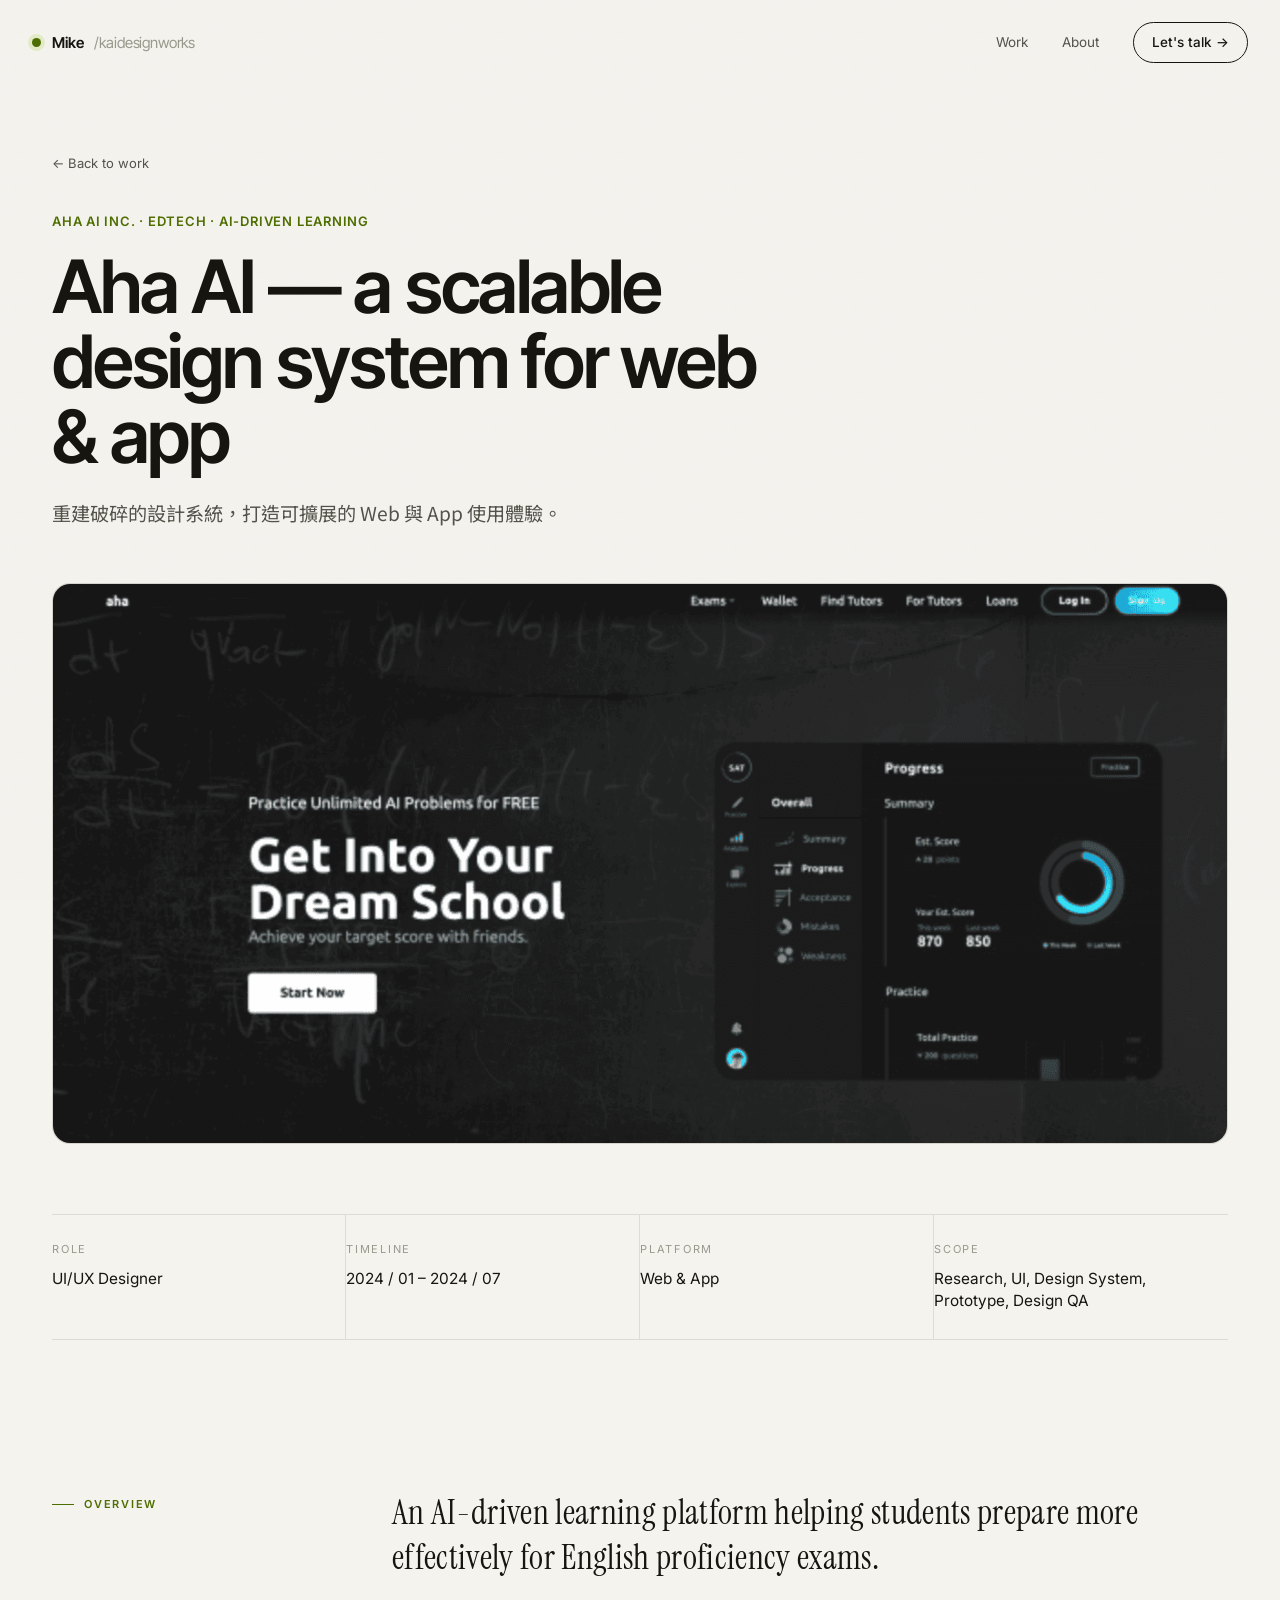
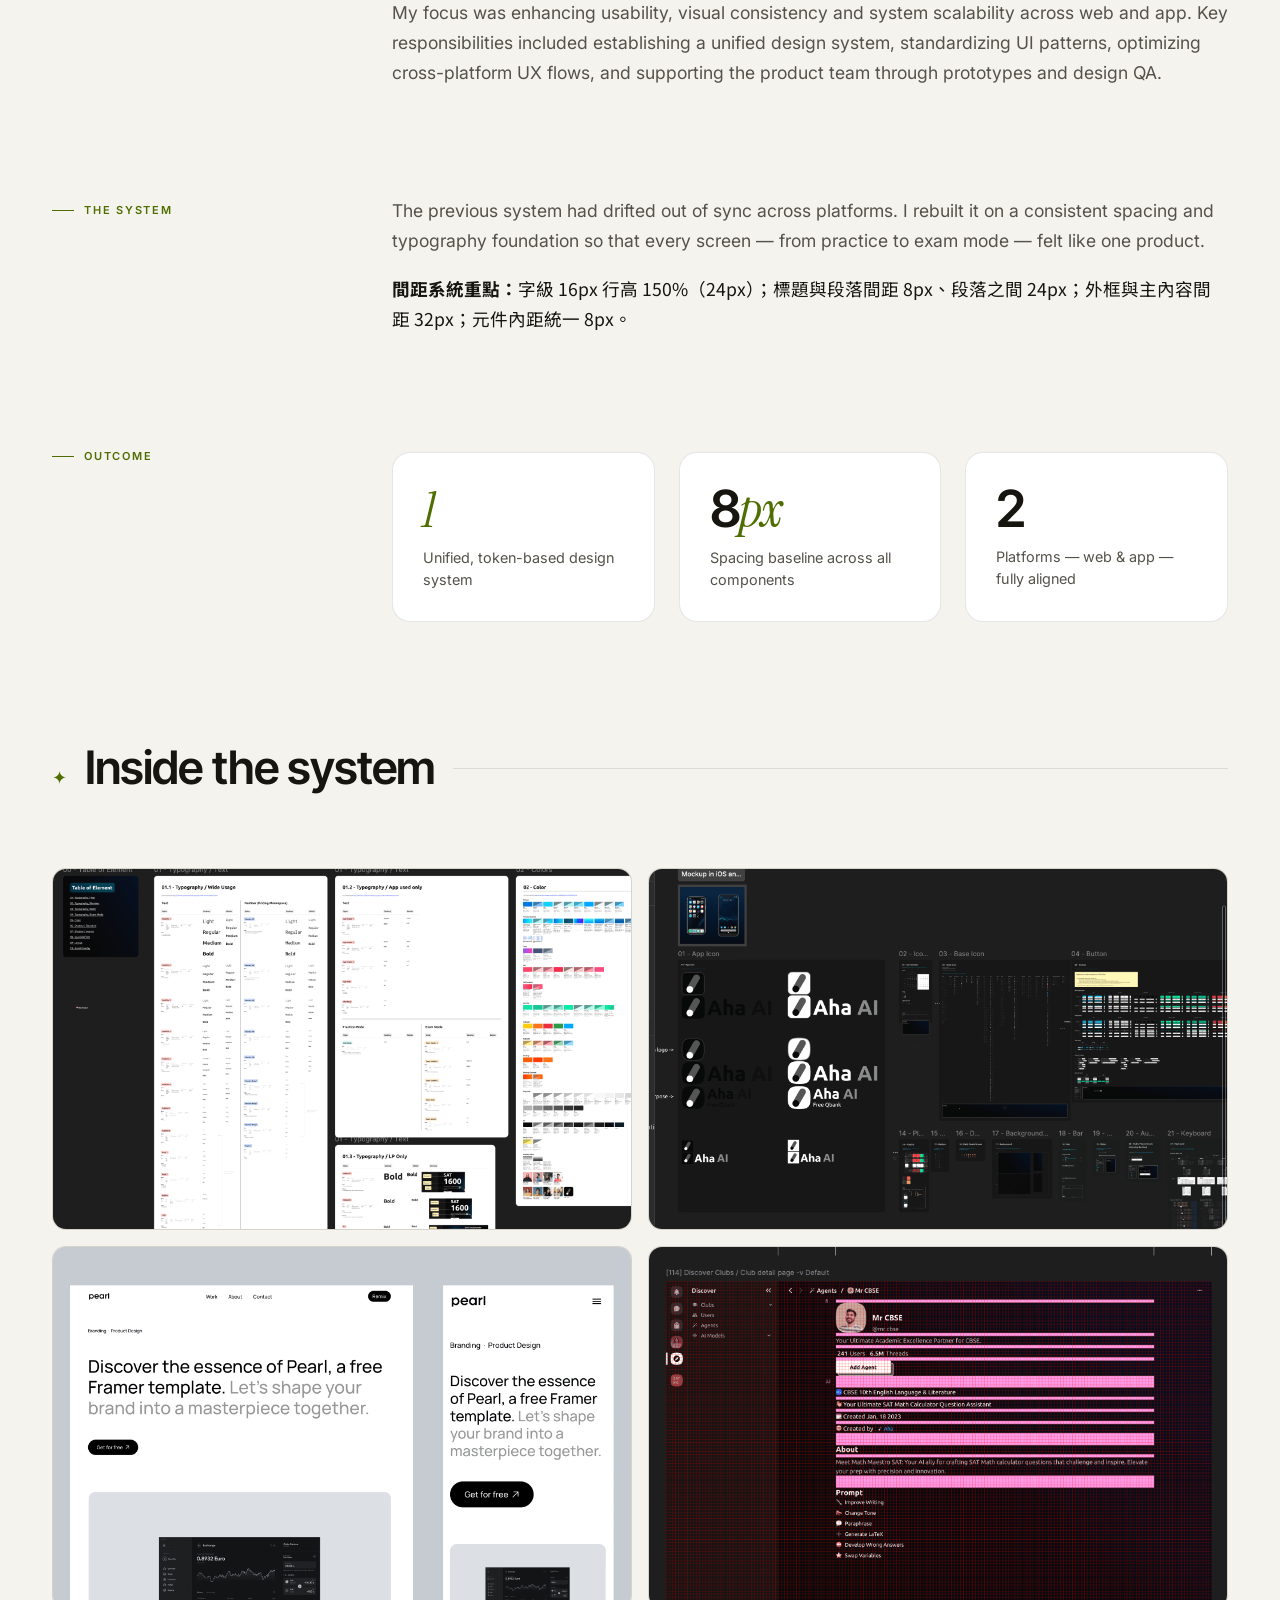
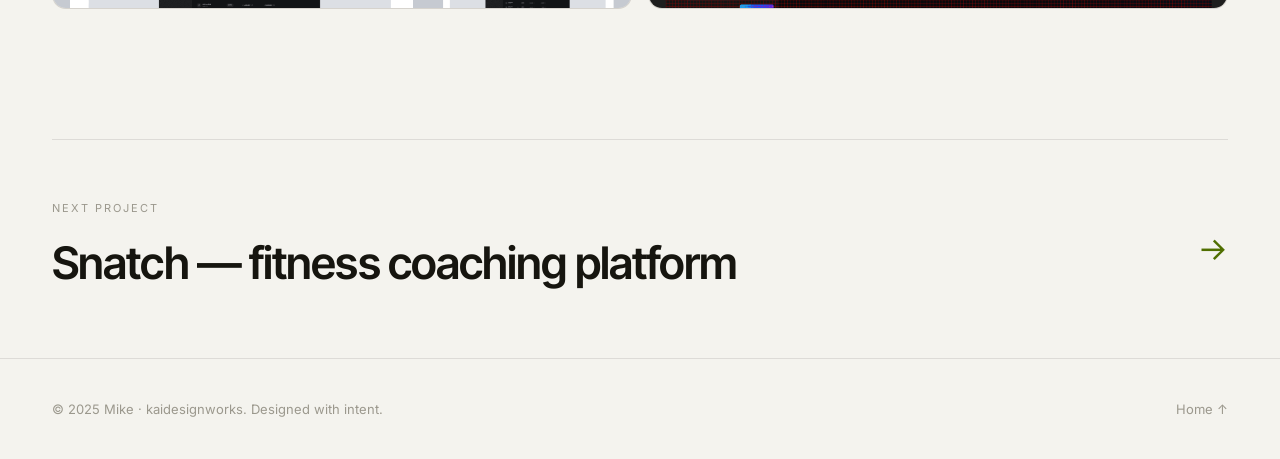
==== work/aha-ai.html @ a69d84cf "Split into homepage + dedicated project pages - Home Work section now shows cover cards only - Add w" ====
<!DOCTYPE html>
<html lang="en">
<head>
<meta charset="UTF-8" />
<meta name="viewport" content="width=device-width, initial-scale=1.0" />
<title>Aha AI — Scalable Design System · Mike</title>
<meta name="description" content="Aha AI — rebuilding a broken design system into a scalable web & app experience for an AI-driven learning platform." />
<link rel="icon" href="../assets/teUTgRqFtWsZnogJA2zK9P2FvU.png" />
<link rel="preconnect" href="https://fonts.googleapis.com" />
<link rel="preconnect" href="https://fonts.gstatic.com" crossorigin />
<link href="https://fonts.googleapis.com/css2?family=Instrument+Serif:ital@0;1&family=Inter:wght@300;400;500;600&family=Inter+Tight:wght@400;500;600;700&family=Noto+Sans+TC:wght@400;500;700&display=swap" rel="stylesheet" />
<link rel="stylesheet" href="../styles.css" />
</head>
<body>

<nav id="nav">
  <a href="../index.html" class="brand"><span class="dot"></span> Mike<span style="color:var(--ink-faint);font-weight:400">/kaidesignworks</span></a>
  <div class="navlinks">
    <a href="../index.html#work" class="hide-sm">Work</a>
    <a href="../index.html#about" class="hide-sm">About</a>
    <a href="../index.html#contact" class="nav-cta">Let's talk →</a>
  </div>
</nav>

<!-- HERO -->
<div class="p-hero">
  <div class="wrap">
    <a href="../index.html#work" class="p-back">← Back to work</a>
    <div class="p-client">Aha AI Inc. · EdTech · AI-driven Learning</div>
    <h1 class="p-title">Aha AI — a scalable design system for web &amp; app</h1>
    <p class="p-tagline tc">重建破碎的設計系統，打造可擴展的 Web 與 App 使用體驗。</p>

    <div class="p-cover">
      <img src="../assets/NpIp4cQ1klsU3BjNfLj6OZV2E.png" alt="Aha AI cover" />
    </div>

    <div class="p-facts">
      <div class="p-fact"><div class="k">Role</div><div class="v">UI/UX Designer</div></div>
      <div class="p-fact"><div class="k">Timeline</div><div class="v">2024 / 01 – 2024 / 07</div></div>
      <div class="p-fact"><div class="k">Platform</div><div class="v">Web &amp; App</div></div>
      <div class="p-fact"><div class="k">Scope</div><div class="v">Research, UI, Design System, Prototype, Design QA</div></div>
    </div>
  </div>
</div>

<!-- OVERVIEW -->
<section class="p-section">
  <div class="wrap p-grid">
    <span class="lab">Overview</span>
    <div class="body">
      <p class="hl">An AI-driven learning platform helping students prepare more effectively for English proficiency exams.</p>
      <p>My focus was enhancing usability, visual consistency and system scalability across web and app. Key responsibilities included establishing a unified design system, standardizing UI patterns, optimizing cross-platform UX flows, and supporting the product team through prototypes and design QA.</p>
    </div>
  </div>
</section>

<!-- APPROACH -->
<section class="p-section" style="padding-top:0">
  <div class="wrap p-grid">
    <span class="lab">The System</span>
    <div class="body">
      <p>The previous system had drifted out of sync across platforms. I rebuilt it on a consistent spacing and typography foundation so that every screen — from practice to exam mode — felt like one product.</p>
      <p class="tc" style="color:var(--ink)"><strong>間距系統重點：</strong>字級 16px 行高 150%（24px）；標題與段落間距 8px、段落之間 24px；外框與主內容間距 32px；元件內距統一 8px。</p>
    </div>
  </div>
</section>

<!-- RESULTS -->
<section class="p-section" style="padding-top:0">
  <div class="wrap p-grid">
    <span class="lab">Outcome</span>
    <div class="body">
      <div class="results">
        <div class="r"><div class="n"><em>1</em></div><div class="l">Unified, token-based design system</div></div>
        <div class="r"><div class="n">8<em>px</em></div><div class="l">Spacing baseline across all components</div></div>
        <div class="r"><div class="n">2</div><div class="l">Platforms — web &amp; app — fully aligned</div></div>
      </div>
    </div>
  </div>
</section>

<!-- GALLERY -->
<section class="p-section" style="padding-top:20px">
  <div class="wrap">
    <div class="sec-head"><span class="num">✦</span><h2>Inside the system</h2><span class="line"></span></div>
    <div class="gallery">
      <figure class="g-half" data-lb="../assets/RA5hIZefcyns3awR9DeeZPEBX0U.png" onclick="openLb(this)"><img src="../assets/RA5hIZefcyns3awR9DeeZPEBX0U.png" alt="Typography & color system" loading="lazy"></figure>
      <figure class="g-half" data-lb="../assets/YBeXq8m3knLecsy5tUZ1nusU7ZI.png" onclick="openLb(this)"><img src="../assets/YBeXq8m3knLecsy5tUZ1nusU7ZI.png" alt="Logo, icon & button system" loading="lazy"></figure>
      <figure class="g-half" data-lb="../assets/oTHcqBXdH1o05JUy48sNUmfhI.png" onclick="openLb(this)"><img src="../assets/oTHcqBXdH1o05JUy48sNUmfhI.png" alt="Practice flow wireframes" loading="lazy"></figure>
      <figure class="g-half" data-lb="../assets/KEU4MBftqDfJ8eBKMlmnaEegKr0.png" onclick="openLb(this)"><img src="../assets/KEU4MBftqDfJ8eBKMlmnaEegKr0.png" alt="Agent detail page spec" loading="lazy"></figure>
    </div>
  </div>
</section>

<!-- NEXT -->
<div class="wrap">
  <div class="p-next">
    <a href="snatch.html">
      <div>
        <div class="lab">Next project</div>
        <div class="t">Snatch — fitness coaching platform</div>
      </div>
      <span class="ico">→</span>
    </a>
  </div>
</div>

<footer>
  <div class="wrap foot">
    <span>© 2025 Mike · kaidesignworks. Designed with intent.</span>
    <a href="../index.html" class="to-top">Home ↑</a>
  </div>
</footer>

<div class="lb" id="lb"><span class="close">✕</span><img id="lbimg" src="" alt="enlarged view"></div>
<script src="../app.js"></script>
</body>
</html>
---- styles.css ----
:root{
  --bg:#f4f3ee;
  --bg-soft:#eceae3;
  --surface:#ffffff;
  --line:rgba(20,18,12,.10);
  --line-strong:rgba(20,18,12,.20);
  --ink:#16150f;
  --ink-dim:#54524a;
  --ink-faint:#9b988d;
  --accent:#c8ff4d;
  --accent-ink:#4f6e00;
  --accent-soft:rgba(143,191,0,.16);
  --r:18px;
  --ease:cubic-bezier(.22,1,.36,1);
  --maxw:1240px;
}
*{margin:0;padding:0;box-sizing:border-box}
html{scroll-behavior:smooth}
body{
  background:var(--bg);color:var(--ink);
  font-family:"Inter","Noto Sans TC",system-ui,sans-serif;font-weight:400;line-height:1.55;
  -webkit-font-smoothing:antialiased;overflow-x:hidden;
}
::selection{background:var(--accent);color:#16150f}
a{color:inherit;text-decoration:none}
img{display:block;max-width:100%}
body::after{
  content:"";position:fixed;inset:0;z-index:9999;pointer-events:none;opacity:.025;mix-blend-mode:multiply;
  background-image:url("data:image/svg+xml,%3Csvg xmlns='http://www.w3.org/2000/svg' width='120' height='120'%3E%3Cfilter id='n'%3E%3CfeTurbulence type='fractalNoise' baseFrequency='.9' numOctaves='3'/%3E%3C/filter%3E%3Crect width='100%25' height='100%25' filter='url(%23n)'/%3E%3C/svg%3E");
}
.wrap{max-width:var(--maxw);margin:0 auto;padding:0 32px}
@media(max-width:640px){.wrap{padding:0 22px}}
.serif{font-family:"Instrument Serif",Georgia,serif;font-weight:400;letter-spacing:.01em}
.tc{font-family:"Noto Sans TC",sans-serif}
.mono-label{font-size:11px;letter-spacing:.22em;text-transform:uppercase;color:var(--ink-faint);font-weight:500}

/* NAV */
nav{position:fixed;top:0;left:0;right:0;z-index:100;display:flex;align-items:center;justify-content:space-between;
  padding:22px 32px;transition:all .4s var(--ease);border-bottom:1px solid transparent}
nav.scrolled{background:rgba(244,243,238,.75);backdrop-filter:blur(16px);-webkit-backdrop-filter:blur(16px);padding:14px 32px;border-bottom:1px solid var(--line)}
@media(max-width:640px){nav,nav.scrolled{padding-left:22px;padding-right:22px}}
.brand{display:flex;align-items:center;gap:11px;font-family:"Inter Tight";font-weight:600;font-size:15px;letter-spacing:-.01em}
.brand .dot{width:9px;height:9px;border-radius:50%;background:var(--accent-ink);box-shadow:0 0 0 4px var(--accent-soft)}
.navlinks{display:flex;gap:34px;align-items:center}
.navlinks a{font-size:13.5px;color:var(--ink-dim);transition:color .25s;position:relative}
.navlinks a:hover{color:var(--ink)}
.navlinks a:not(.nav-cta)::after{content:"";position:absolute;left:0;bottom:-5px;width:0;height:1px;background:var(--accent-ink);transition:width .3s var(--ease)}
.navlinks a:not(.nav-cta):hover::after{width:100%}
.nav-cta{border:1px solid var(--ink);border-radius:100px;padding:9px 18px !important;color:var(--ink) !important;font-weight:500;transition:all .3s var(--ease) !important}
.nav-cta:hover{background:var(--ink);color:var(--bg) !important}
@media(max-width:760px){.navlinks .hide-sm{display:none}}

/* HERO */
header{min-height:100vh;display:flex;flex-direction:column;justify-content:center;position:relative;padding-top:120px;padding-bottom:70px;overflow:hidden}
.hero-glow{position:absolute;top:-14%;right:-8%;width:62vw;height:62vw;max-width:780px;max-height:780px;background:radial-gradient(circle,rgba(200,255,77,.45),transparent 60%);filter:blur(40px);pointer-events:none;z-index:0}
.hero-inner{position:relative;z-index:1}
.hero-top{display:flex;align-items:center;gap:14px;margin-bottom:36px}
.hero-top .av{width:50px;height:50px;border-radius:50%;flex:none;object-fit:cover;box-shadow:0 0 0 1px var(--line-strong),0 6px 18px -8px rgba(20,18,12,.4);filter:grayscale(1) contrast(1.05)}
.hero-top .meta{font-size:13.5px;color:var(--ink-dim)}
.hero-top .meta b{color:var(--ink);font-weight:600}
.status{display:inline-flex;align-items:center;gap:7px;font-size:12px;color:var(--ink-dim);border:1px solid var(--line-strong);border-radius:100px;padding:5px 12px;margin-bottom:30px;background:var(--surface)}
.status .pulse{width:7px;height:7px;border-radius:50%;background:var(--accent-ink);position:relative}
.status .pulse::after{content:"";position:absolute;inset:0;border-radius:50%;background:var(--accent-ink);animation:pulse 2s infinite}
@keyframes pulse{0%{transform:scale(1);opacity:.6}100%{transform:scale(3);opacity:0}}
h1.hero-title{font-size:clamp(2.9rem,8.5vw,7.6rem);line-height:.98;letter-spacing:-.03em;font-weight:600;font-family:"Inter Tight"}
h1.hero-title .ln{display:block;overflow:hidden}
h1.hero-title em{font-style:italic;font-weight:400;color:var(--accent-ink)}
.hero-title .reveal{display:inline-block;transform:translateY(105%);transition:transform 1s var(--ease)}
.loaded .hero-title .reveal{transform:translateY(0)}
.hero-title .reveal.d1{transition-delay:.05s}.hero-title .reveal.d2{transition-delay:.15s}.hero-title .reveal.d3{transition-delay:.25s}
.hero-sub{display:flex;flex-wrap:wrap;justify-content:space-between;align-items:flex-end;gap:30px;margin-top:46px;opacity:0;transform:translateY(20px);transition:all 1s var(--ease) .5s}
.loaded .hero-sub{opacity:1;transform:none}
.hero-sub p{max-width:460px;font-size:clamp(1rem,1.4vw,1.18rem);color:var(--ink-dim);line-height:1.6}
.hero-sub p .serif{color:var(--ink);font-size:1.15em}
.scroll-hint{display:flex;align-items:center;gap:10px;color:var(--ink-faint);font-size:12px;letter-spacing:.1em;text-transform:uppercase}
.scroll-hint .arrow{width:30px;height:30px;border:1px solid var(--line-strong);border-radius:50%;display:grid;place-items:center;animation:bob 2.4s var(--ease) infinite}
@keyframes bob{0%,100%{transform:translateY(0)}50%{transform:translateY(5px)}}
.marquee{margin-top:70px;border-top:1px solid var(--line);border-bottom:1px solid var(--line);padding:18px 0;overflow:hidden;opacity:0;transition:opacity 1s ease .8s}
.loaded .marquee{opacity:1}
.marquee-track{display:flex;gap:50px;white-space:nowrap;width:max-content;animation:scroll 32s linear infinite}
.marquee:hover .marquee-track{animation-play-state:paused}
.marquee span{font-family:"Instrument Serif";font-size:1.4rem;color:var(--ink-faint);display:flex;align-items:center;gap:50px}
.marquee span::before{content:"✦";color:var(--accent-ink);font-size:.8rem}
@keyframes scroll{to{transform:translateX(-50%)}}

/* SECTION */
section{position:relative;padding:120px 0}
.sec-head{display:flex;align-items:baseline;gap:18px;margin-bottom:64px}
.sec-head .num{font-family:"Instrument Serif";font-size:1.1rem;color:var(--accent-ink)}
.sec-head h2{font-family:"Inter Tight";font-size:clamp(1.8rem,3.6vw,2.9rem);font-weight:600;letter-spacing:-.02em}
.sec-head .line{flex:1;height:1px;background:var(--line);align-self:center}
.reveal-up{opacity:0;transform:translateY(40px);transition:opacity .9s var(--ease),transform .9s var(--ease)}
.reveal-up.in{opacity:1;transform:none}

/* WORK — cover cards (home) */
.work-grid{display:grid;grid-template-columns:1fr 1fr;gap:26px}
@media(max-width:780px){.work-grid{grid-template-columns:1fr}}
.card{display:block;border:1px solid var(--line);border-radius:var(--r);overflow:hidden;background:var(--surface);transition:border-color .4s var(--ease),transform .4s var(--ease),box-shadow .4s var(--ease)}
.card:hover{border-color:var(--line-strong);transform:translateY(-4px);box-shadow:0 30px 60px -36px rgba(20,18,12,.3)}
.card-cover{position:relative;overflow:hidden;aspect-ratio:1200/640;background:var(--bg-soft)}
.card-cover img{width:100%;height:100%;object-fit:cover;transition:transform .8s var(--ease)}
.card:hover .card-cover img{transform:scale(1.045)}
.card-cover .badge{position:absolute;top:16px;left:16px;display:flex;gap:7px;flex-wrap:wrap}
.card-cover .badge span{font-size:11px;font-weight:500;background:rgba(255,255,255,.92);color:#16150f;backdrop-filter:blur(6px);border-radius:100px;padding:5px 12px;box-shadow:0 2px 10px -4px rgba(0,0,0,.3)}
.card-info{padding:26px 28px 28px;display:flex;justify-content:space-between;align-items:center;gap:18px}
.card-info .client{font-size:12px;color:var(--accent-ink);letter-spacing:.05em;text-transform:uppercase;font-weight:600;margin-bottom:8px}
.card-info h3{font-family:"Inter Tight";font-size:clamp(1.3rem,2.4vw,1.7rem);font-weight:600;letter-spacing:-.02em;line-height:1.1}
.card-info .arrow{width:42px;height:42px;flex:none;border-radius:50%;border:1px solid var(--line-strong);display:grid;place-items:center;font-size:16px;transition:all .35s var(--ease)}
.card:hover .card-info .arrow{background:var(--accent);border-color:var(--accent);transform:rotate(45deg)}

/* ABOUT */
.about-grid{display:grid;grid-template-columns:1fr 1fr;gap:80px;align-items:start}
@media(max-width:860px){.about-grid{grid-template-columns:1fr;gap:48px}}
.about-photo{border-radius:var(--r);overflow:hidden;border:1px solid var(--line);position:relative}
.about-photo img{width:100%;aspect-ratio:1/1;object-fit:cover;filter:grayscale(1) contrast(1.03)}
.about-lead{font-family:"Instrument Serif";font-size:clamp(1.8rem,3.4vw,2.6rem);line-height:1.28;letter-spacing:.01em;margin-bottom:26px}
.about-lead em{color:var(--accent-ink);font-style:italic}
.about-body p{color:var(--ink-dim);font-size:1.05rem;margin-bottom:18px}
.caps{display:flex;flex-direction:column;border-top:1px solid var(--line);margin-top:30px}
.cap{display:flex;align-items:center;gap:20px;padding:20px 4px;border-bottom:1px solid var(--line);transition:padding-left .35s var(--ease)}
.cap:hover{padding-left:14px}
.cap .ci{font-family:"Instrument Serif";color:var(--ink-faint);font-size:.95rem;width:34px;flex:none}
.cap .ct{font-family:"Inter Tight";font-weight:500;font-size:1.12rem}
.cap .cd{margin-left:auto;color:var(--ink-faint);font-size:.85rem;text-align:right}

/* CONTACT */
.contact{text-align:center;padding:150px 0 130px}
.contact .mono-label{margin-bottom:30px;display:block}
.contact h2{font-family:"Inter Tight";font-size:clamp(2.6rem,9vw,8rem);line-height:.95;letter-spacing:-.03em;font-weight:600}
.contact h2 em{font-family:"Instrument Serif";font-style:italic;font-weight:400;color:var(--accent-ink)}
.contact .big-cta{display:inline-flex;align-items:center;gap:14px;margin-top:50px;background:var(--ink);color:var(--bg);font-family:"Inter Tight";font-weight:600;font-size:1.05rem;padding:18px 30px;border-radius:100px;transition:transform .35s var(--ease),box-shadow .35s var(--ease)}
.contact .big-cta:hover{transform:translateY(-3px);box-shadow:0 24px 50px -18px rgba(20,18,12,.4)}
.contact .big-cta .ico{width:22px;height:22px;display:grid;place-items:center;transition:transform .35s var(--ease)}
.contact .big-cta:hover .ico{transform:translate(3px,-3px)}
.socials{display:flex;justify-content:center;flex-wrap:wrap;gap:14px;margin-top:54px}
.socials a{display:inline-flex;align-items:center;gap:9px;border:1px solid var(--line-strong);border-radius:100px;padding:11px 20px;font-size:14px;color:var(--ink-dim);transition:all .3s var(--ease);background:var(--surface)}
.socials a:hover{border-color:var(--accent-ink);color:var(--ink);transform:translateY(-2px)}

footer{border-top:1px solid var(--line);padding:40px 0}
.foot{display:flex;justify-content:space-between;align-items:center;flex-wrap:wrap;gap:16px;color:var(--ink-faint);font-size:13px}
.foot a:hover{color:var(--ink)}
.to-top:hover{color:var(--accent-ink)}

/* ---------- PROJECT PAGE ---------- */
.p-hero{padding:150px 0 60px;position:relative;overflow:hidden}
.p-back{display:inline-flex;align-items:center;gap:8px;font-size:13px;color:var(--ink-dim);margin-bottom:38px;transition:color .25s}
.p-back:hover{color:var(--accent-ink)}
.p-client{font-size:13px;color:var(--accent-ink);letter-spacing:.06em;text-transform:uppercase;font-weight:600;margin-bottom:18px}
.p-title{font-family:"Inter Tight";font-size:clamp(2.4rem,6vw,4.6rem);font-weight:600;letter-spacing:-.03em;line-height:1.02;max-width:16ch}
.p-tagline{margin-top:24px;font-size:clamp(1.05rem,1.5vw,1.25rem);color:var(--ink-dim);max-width:60ch;line-height:1.6}
.p-cover{margin:54px auto 0;border-radius:var(--r);overflow:hidden;border:1px solid var(--line);background:var(--bg-soft)}
.p-cover img{width:100%;display:block}

.p-facts{display:grid;grid-template-columns:repeat(4,1fr);gap:0;border-top:1px solid var(--line);border-bottom:1px solid var(--line);margin-top:70px}
@media(max-width:760px){.p-facts{grid-template-columns:1fr 1fr}}
.p-fact{padding:26px 26px 26px 0}
.p-fact:not(:last-child){border-right:1px solid var(--line)}
@media(max-width:760px){.p-fact{padding:22px;border-right:none !important;border-bottom:1px solid var(--line)}}
.p-fact .k{font-size:11px;letter-spacing:.16em;text-transform:uppercase;color:var(--ink-faint);margin-bottom:10px}
.p-fact .v{font-size:.96rem;color:var(--ink);line-height:1.45}

.p-section{padding:90px 0}
.p-grid{display:grid;grid-template-columns:280px 1fr;gap:60px;align-items:start}
@media(max-width:860px){.p-grid{grid-template-columns:1fr;gap:24px}}
.p-grid .lab{display:inline-flex;align-items:center;gap:10px;font-size:11px;letter-spacing:.16em;text-transform:uppercase;color:var(--accent-ink);font-weight:600;padding-top:6px}
.p-grid .lab::before{content:"";width:22px;height:1px;background:var(--accent-ink)}
.p-grid .body p{color:var(--ink-dim);font-size:1.1rem;line-height:1.7;margin-bottom:18px}
.p-grid .body .hl{font-family:"Instrument Serif";font-size:clamp(1.5rem,2.8vw,2.1rem);color:var(--ink);line-height:1.35;letter-spacing:.01em}

.results{display:grid;grid-template-columns:repeat(3,1fr);gap:24px;margin-top:10px}
@media(max-width:640px){.results{grid-template-columns:1fr;gap:0}}
.results .r{border:1px solid var(--line);border-radius:var(--r);padding:30px;background:var(--surface)}
@media(max-width:640px){.results .r{border-radius:0;border-bottom:none}.results .r:first-child{border-radius:var(--r) var(--r) 0 0}.results .r:last-child{border-radius:0 0 var(--r) var(--r);border-bottom:1px solid var(--line)}}
.results .r .n{font-family:"Inter Tight";font-size:clamp(2.2rem,5vw,3.2rem);font-weight:600;letter-spacing:-.03em;line-height:1}
.results .r .n em{font-family:"Instrument Serif";font-style:italic;color:var(--accent-ink);font-weight:400}
.results .r .l{color:var(--ink-dim);font-size:.9rem;margin-top:12px}

.gallery{display:grid;grid-template-columns:repeat(12,1fr);gap:16px}
.gallery figure{border-radius:14px;overflow:hidden;border:1px solid var(--line);background:var(--bg-soft);cursor:zoom-in;position:relative}
.gallery figure img{width:100%;height:100%;object-fit:cover;transition:transform .6s var(--ease)}
.gallery figure:hover img{transform:scale(1.04)}
.gallery figure::after{content:"⤢";position:absolute;top:12px;right:12px;width:30px;height:30px;border-radius:50%;background:rgba(255,255,255,.92);color:#16150f;display:grid;place-items:center;font-size:14px;opacity:0;transition:opacity .3s}
.gallery figure:hover::after{opacity:1}
.g-wide{grid-column:span 12;aspect-ratio:2360/1032}
.g-half{grid-column:span 6;aspect-ratio:16/10}
.g-third{grid-column:span 4;aspect-ratio:4/3}
@media(max-width:760px){.g-half,.g-third{grid-column:span 12;aspect-ratio:16/10}}
.gcap{color:var(--ink-faint);font-size:.82rem;margin-top:10px}

.p-next{border-top:1px solid var(--line);margin-top:40px}
.p-next a{display:flex;justify-content:space-between;align-items:center;gap:24px;padding:60px 0;transition:padding .4s var(--ease)}
.p-next a:hover{padding-left:14px;padding-right:14px}
.p-next .lab{font-size:11px;letter-spacing:.18em;text-transform:uppercase;color:var(--ink-faint);margin-bottom:12px}
.p-next .t{font-family:"Inter Tight";font-size:clamp(1.6rem,4vw,2.8rem);font-weight:600;letter-spacing:-.02em}
.p-next .ico{font-size:2rem;color:var(--accent-ink);transition:transform .35s var(--ease)}
.p-next a:hover .ico{transform:translateX(8px)}

/* LIGHTBOX */
.lb{position:fixed;inset:0;z-index:1000;background:rgba(18,16,11,.92);backdrop-filter:blur(8px);display:none;align-items:center;justify-content:center;padding:40px;cursor:zoom-out}
.lb.open{display:flex}
.lb img{max-width:94vw;max-height:90vh;border-radius:10px;box-shadow:0 30px 80px -20px rgba(0,0,0,.7);animation:lbin .35s var(--ease)}
@keyframes lbin{from{opacity:0;transform:scale(.97)}to{opacity:1;transform:none}}
.lb .close{position:absolute;top:24px;right:28px;color:#fff;font-size:30px;line-height:1;opacity:.8}
.lb .close:hover{opacity:1}

@media(prefers-reduced-motion:reduce){*{animation:none !important;transition:none !important}.reveal{transform:none !important}.hero-sub{opacity:1 !important;transform:none !important}}
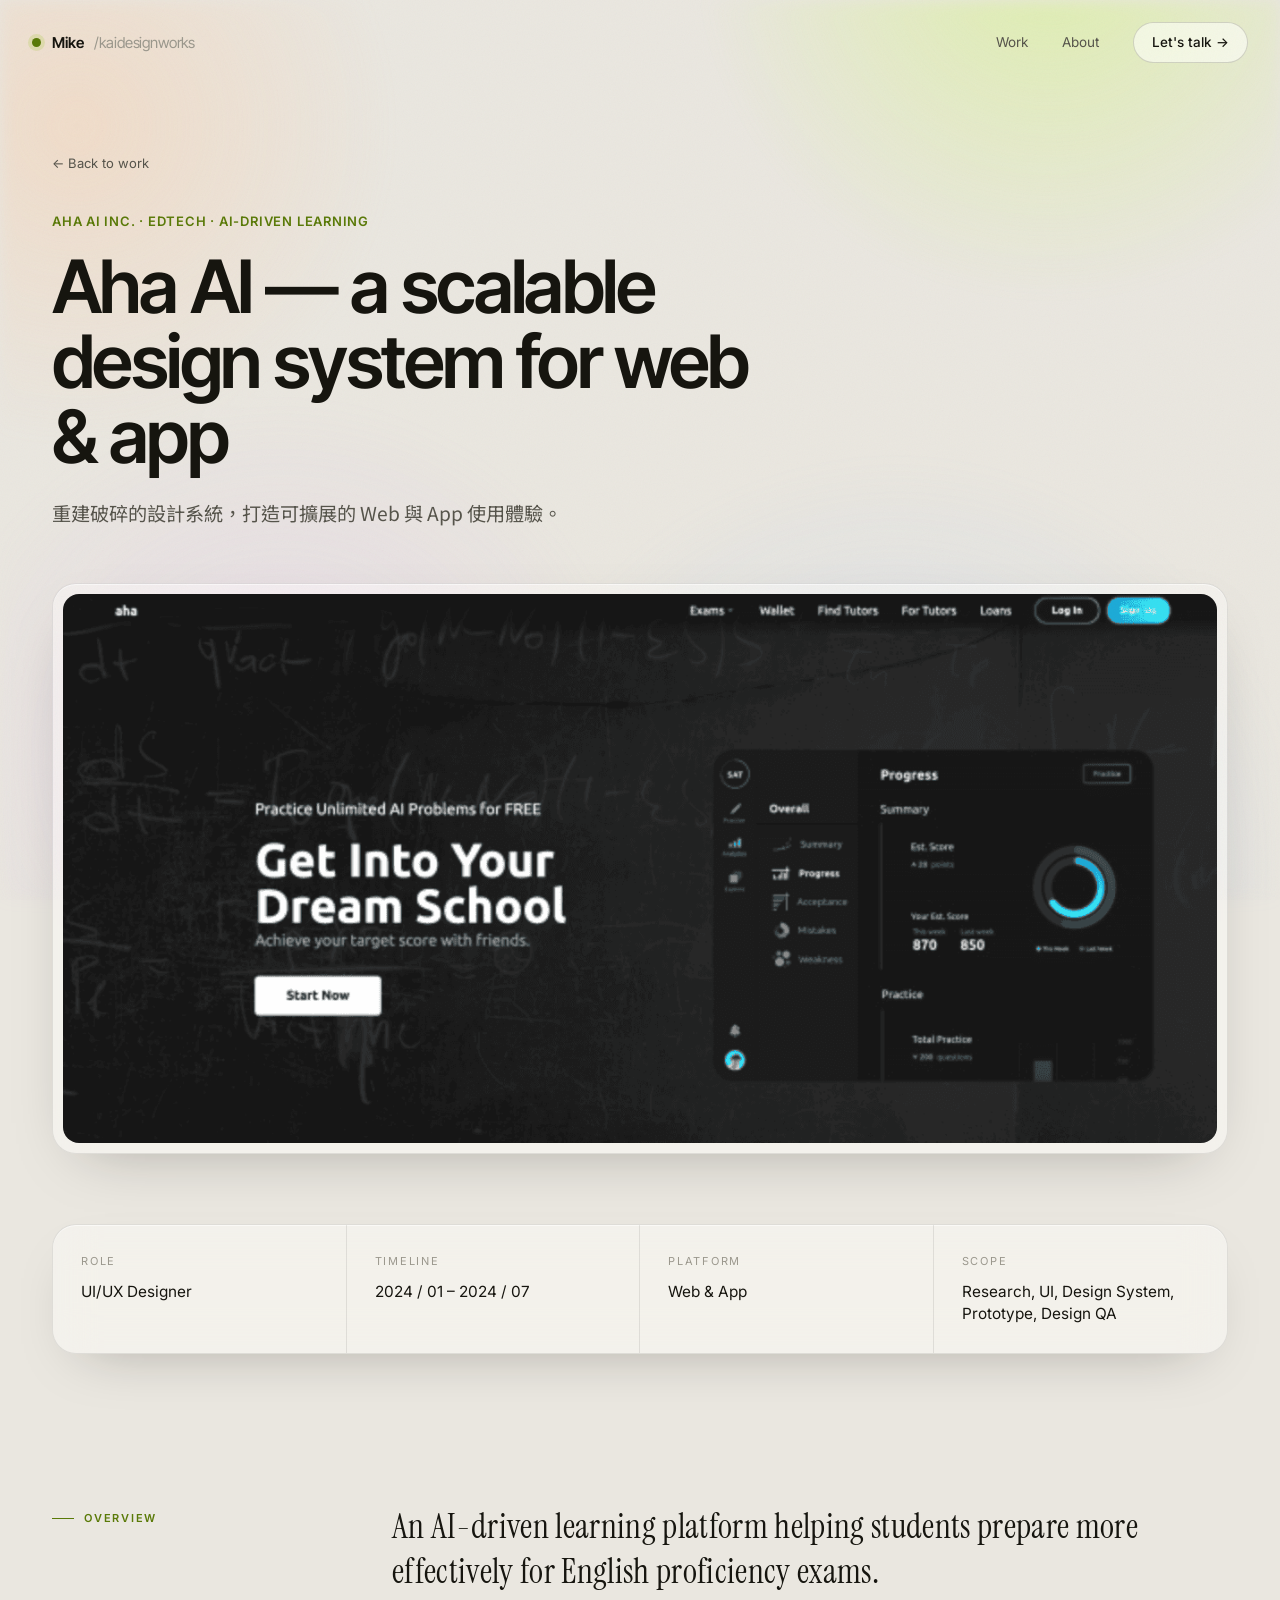
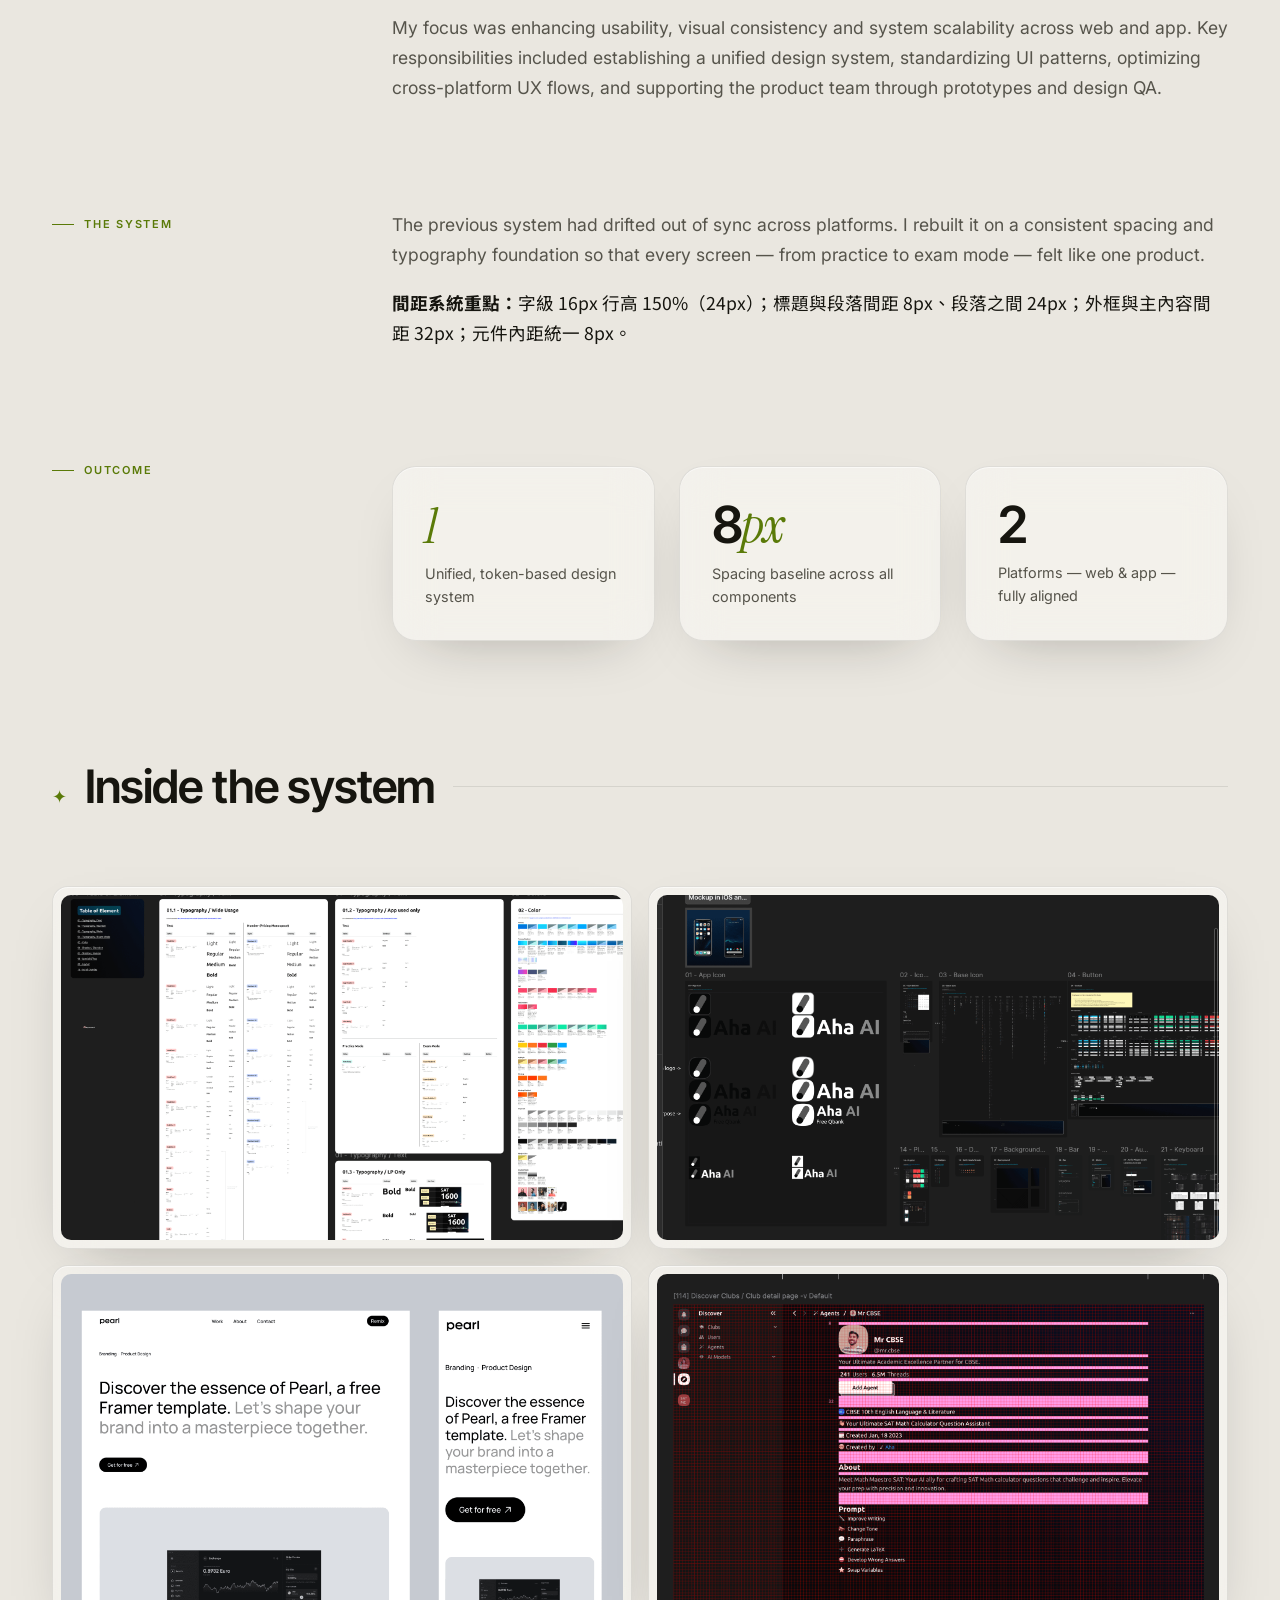
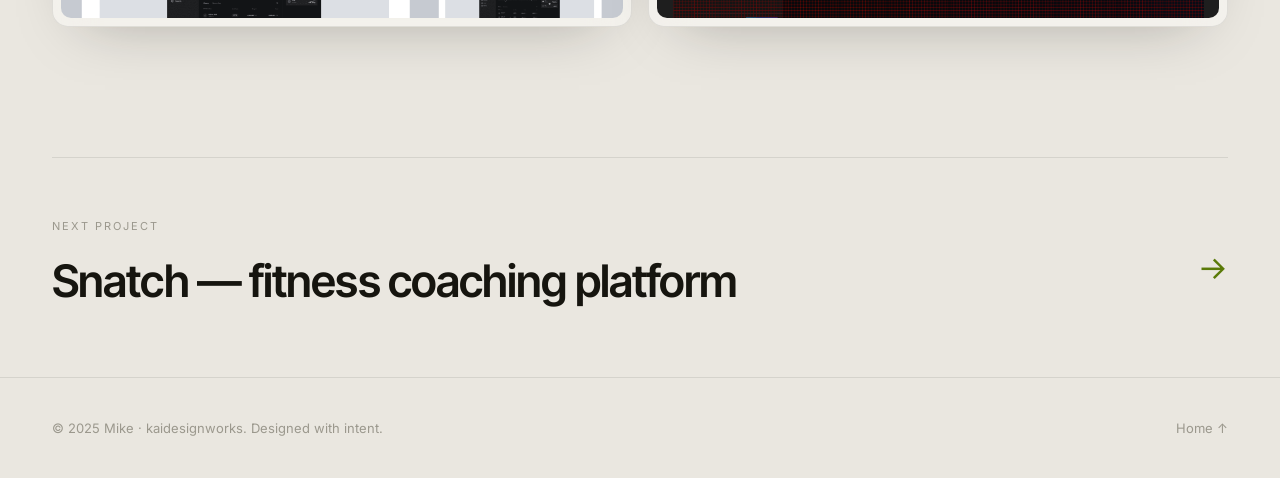
==== commit 0cfccdbe: "Snatch: add mood board, material specimens & before/after slider Round out the case study with CMF-g" ====
--- a/work/aha-ai.html
+++ b/work/aha-ai.html
@@ -9,7 +9,7 @@
 <link rel="preconnect" href="https://fonts.googleapis.com" />
 <link rel="preconnect" href="https://fonts.gstatic.com" crossorigin />
 <link href="https://fonts.googleapis.com/css2?family=Instrument+Serif:ital@0;1&family=Inter:wght@300;400;500;600&family=Inter+Tight:wght@400;500;600;700&family=Noto+Sans+TC:wght@400;500;700&display=swap" rel="stylesheet" />
-<link rel="stylesheet" href="../styles.css" />
+<link rel="stylesheet" href="../styles.css?v=4" />
 </head>
 <body>
 
@@ -113,6 +113,6 @@
 </footer>
 
 <div class="lb" id="lb"><span class="close">✕</span><img id="lbimg" src="" alt="enlarged view"></div>
-<script src="../app.js"></script>
+<script src="../app.js?v=4"></script>
 </body>
 </html>
--- a/styles.css
+++ b/styles.css
@@ -1,16 +1,25 @@
 :root{
-  --bg:#f4f3ee;
-  --bg-soft:#eceae3;
+  --bg:#eae7e0;
+  --bg-soft:#e3dfd6;
   --surface:#ffffff;
-  --line:rgba(20,18,12,.10);
-  --line-strong:rgba(20,18,12,.20);
+  --line:rgba(20,18,12,.09);
+  --line-strong:rgba(20,18,12,.16);
   --ink:#16150f;
-  --ink-dim:#54524a;
+  --ink-dim:#56544b;
   --ink-faint:#9b988d;
   --accent:#c8ff4d;
-  --accent-ink:#4f6e00;
+  --accent-ink:#5a7a08;
   --accent-soft:rgba(143,191,0,.16);
-  --r:18px;
+
+  /* glass / CMF material */
+  --glass:rgba(255,255,255,.42);
+  --glass-strong:rgba(255,255,255,.6);
+  --glass-border:rgba(255,255,255,.55);
+  --glass-shadow:0 22px 60px -32px rgba(20,18,12,.34);
+  --glass-blur:saturate(1.5) blur(22px);
+
+  --r:24px;
+  --r-sm:16px;
   --ease:cubic-bezier(.22,1,.36,1);
   --maxw:1240px;
 }
@@ -19,25 +28,53 @@
 body{
   background:var(--bg);color:var(--ink);
   font-family:"Inter","Noto Sans TC",system-ui,sans-serif;font-weight:400;line-height:1.55;
-  -webkit-font-smoothing:antialiased;overflow-x:hidden;
+  -webkit-font-smoothing:antialiased;overflow-x:hidden;position:relative;
 }
 ::selection{background:var(--accent);color:#16150f}
 a{color:inherit;text-decoration:none}
 img{display:block;max-width:100%}
+
+/* soft matte colour field behind the glass */
+body::before{
+  content:"";position:fixed;inset:0;z-index:-2;pointer-events:none;
+  background:
+    radial-gradient(46vw 46vw at 82% -6%, rgba(200,255,77,.34), transparent 60%),
+    radial-gradient(40vw 40vw at 6% 14%, rgba(255,196,150,.30), transparent 62%),
+    radial-gradient(50vw 50vw at 70% 96%, rgba(150,190,255,.24), transparent 64%),
+    radial-gradient(44vw 44vw at 22% 84%, rgba(214,168,255,.20), transparent 64%);
+  filter:blur(8px);
+}
+/* fine matte grain on top of everything */
 body::after{
-  content:"";position:fixed;inset:0;z-index:9999;pointer-events:none;opacity:.025;mix-blend-mode:multiply;
-  background-image:url("data:image/svg+xml,%3Csvg xmlns='http://www.w3.org/2000/svg' width='120' height='120'%3E%3Cfilter id='n'%3E%3CfeTurbulence type='fractalNoise' baseFrequency='.9' numOctaves='3'/%3E%3C/filter%3E%3Crect width='100%25' height='100%25' filter='url(%23n)'/%3E%3C/svg%3E");
-}
+  content:"";position:fixed;inset:0;z-index:9999;pointer-events:none;opacity:.04;mix-blend-mode:multiply;
+  background-image:url("data:image/svg+xml,%3Csvg xmlns='http://www.w3.org/2000/svg' width='140' height='140'%3E%3Cfilter id='n'%3E%3CfeTurbulence type='fractalNoise' baseFrequency='.85' numOctaves='3'/%3E%3C/filter%3E%3Crect width='100%25' height='100%25' filter='url(%23n)'/%3E%3C/svg%3E");
+}
+
 .wrap{max-width:var(--maxw);margin:0 auto;padding:0 32px}
 @media(max-width:640px){.wrap{padding:0 22px}}
 .serif{font-family:"Instrument Serif",Georgia,serif;font-weight:400;letter-spacing:.01em}
 .tc{font-family:"Noto Sans TC",sans-serif}
 .mono-label{font-size:11px;letter-spacing:.22em;text-transform:uppercase;color:var(--ink-faint);font-weight:500}
 
+/* reusable frosted glass surface */
+.glass,
+.card,.status,.socials a,.results .r,.p-facts,.about-photo,.gallery figure,.p-cover{
+  background:var(--glass);
+  -webkit-backdrop-filter:var(--glass-blur);
+  backdrop-filter:var(--glass-blur);
+  border:1px solid var(--line);
+  box-shadow:var(--glass-shadow), inset 0 1px 0 var(--glass-border);
+}
+
 /* NAV */
 nav{position:fixed;top:0;left:0;right:0;z-index:100;display:flex;align-items:center;justify-content:space-between;
   padding:22px 32px;transition:all .4s var(--ease);border-bottom:1px solid transparent}
-nav.scrolled{background:rgba(244,243,238,.75);backdrop-filter:blur(16px);-webkit-backdrop-filter:blur(16px);padding:14px 32px;border-bottom:1px solid var(--line)}
+nav.scrolled{
+  background:rgba(243,240,233,.5);
+  -webkit-backdrop-filter:var(--glass-blur);backdrop-filter:var(--glass-blur);
+  padding:13px 32px;border-bottom:1px solid var(--glass-border);
+  box-shadow:0 10px 40px -28px rgba(20,18,12,.4);
+}
 @media(max-width:640px){nav,nav.scrolled{padding-left:22px;padding-right:22px}}
 .brand{display:flex;align-items:center;gap:11px;font-family:"Inter Tight";font-weight:600;font-size:15px;letter-spacing:-.01em}
 .brand .dot{width:9px;height:9px;border-radius:50%;background:var(--accent-ink);box-shadow:0 0 0 4px var(--accent-soft)}
@@ -46,23 +83,23 @@
 .navlinks a:hover{color:var(--ink)}
 .navlinks a:not(.nav-cta)::after{content:"";position:absolute;left:0;bottom:-5px;width:0;height:1px;background:var(--accent-ink);transition:width .3s var(--ease)}
 .navlinks a:not(.nav-cta):hover::after{width:100%}
-.nav-cta{border:1px solid var(--ink);border-radius:100px;padding:9px 18px !important;color:var(--ink) !important;font-weight:500;transition:all .3s var(--ease) !important}
-.nav-cta:hover{background:var(--ink);color:var(--bg) !important}
+.nav-cta{border:1px solid var(--line-strong);border-radius:100px;padding:9px 18px !important;color:var(--ink) !important;font-weight:500;
+  background:var(--glass-strong);-webkit-backdrop-filter:var(--glass-blur);backdrop-filter:var(--glass-blur);transition:all .3s var(--ease) !important}
+.nav-cta:hover{background:var(--ink);color:var(--bg) !important;border-color:var(--ink)}
 @media(max-width:760px){.navlinks .hide-sm{display:none}}
 
 /* HERO */
 header{min-height:100vh;display:flex;flex-direction:column;justify-content:center;position:relative;padding-top:120px;padding-bottom:70px;overflow:hidden}
-.hero-glow{position:absolute;top:-14%;right:-8%;width:62vw;height:62vw;max-width:780px;max-height:780px;background:radial-gradient(circle,rgba(200,255,77,.45),transparent 60%);filter:blur(40px);pointer-events:none;z-index:0}
 .hero-inner{position:relative;z-index:1}
 .hero-top{display:flex;align-items:center;gap:14px;margin-bottom:36px}
-.hero-top .av{width:50px;height:50px;border-radius:50%;flex:none;object-fit:cover;box-shadow:0 0 0 1px var(--line-strong),0 6px 18px -8px rgba(20,18,12,.4);filter:grayscale(1) contrast(1.05)}
+.hero-top .av{width:50px;height:50px;border-radius:50%;flex:none;object-fit:cover;box-shadow:0 0 0 1px var(--glass-border),0 8px 22px -10px rgba(20,18,12,.5);filter:grayscale(1) contrast(1.05)}
 .hero-top .meta{font-size:13.5px;color:var(--ink-dim)}
 .hero-top .meta b{color:var(--ink);font-weight:600}
-.status{display:inline-flex;align-items:center;gap:7px;font-size:12px;color:var(--ink-dim);border:1px solid var(--line-strong);border-radius:100px;padding:5px 12px;margin-bottom:30px;background:var(--surface)}
+.status{display:inline-flex;align-items:center;gap:8px;font-size:12px;color:var(--ink-dim);border-radius:100px;padding:7px 14px;margin-bottom:30px}
 .status .pulse{width:7px;height:7px;border-radius:50%;background:var(--accent-ink);position:relative}
 .status .pulse::after{content:"";position:absolute;inset:0;border-radius:50%;background:var(--accent-ink);animation:pulse 2s infinite}
 @keyframes pulse{0%{transform:scale(1);opacity:.6}100%{transform:scale(3);opacity:0}}
-h1.hero-title{font-size:clamp(2.9rem,8.5vw,7.6rem);line-height:.98;letter-spacing:-.03em;font-weight:600;font-family:"Inter Tight"}
+h1.hero-title{font-size:clamp(2.9rem,8.5vw,7.6rem);line-height:.98;letter-spacing:-.035em;font-weight:600;font-family:"Inter Tight"}
 h1.hero-title .ln{display:block;overflow:hidden}
 h1.hero-title em{font-style:italic;font-weight:400;color:var(--accent-ink)}
 .hero-title .reveal{display:inline-block;transform:translateY(105%);transition:transform 1s var(--ease)}
@@ -92,27 +129,27 @@
 .reveal-up{opacity:0;transform:translateY(40px);transition:opacity .9s var(--ease),transform .9s var(--ease)}
 .reveal-up.in{opacity:1;transform:none}
 
-/* WORK — cover cards (home) */
+/* WORK — frosted cover cards (home) */
 .work-grid{display:grid;grid-template-columns:1fr 1fr;gap:26px}
 @media(max-width:780px){.work-grid{grid-template-columns:1fr}}
-.card{display:block;border:1px solid var(--line);border-radius:var(--r);overflow:hidden;background:var(--surface);transition:border-color .4s var(--ease),transform .4s var(--ease),box-shadow .4s var(--ease)}
-.card:hover{border-color:var(--line-strong);transform:translateY(-4px);box-shadow:0 30px 60px -36px rgba(20,18,12,.3)}
-.card-cover{position:relative;overflow:hidden;aspect-ratio:1200/640;background:var(--bg-soft)}
+.card{display:block;border-radius:var(--r);overflow:hidden;transition:transform .5s var(--ease),box-shadow .5s var(--ease),border-color .5s var(--ease)}
+.card:hover{transform:translateY(-6px);border-color:var(--glass-border);box-shadow:0 40px 80px -36px rgba(20,18,12,.42),inset 0 1px 0 var(--glass-border)}
+.card-cover{position:relative;overflow:hidden;aspect-ratio:1200/640;background:var(--bg-soft);margin:10px 10px 0;border-radius:18px}
 .card-cover img{width:100%;height:100%;object-fit:cover;transition:transform .8s var(--ease)}
-.card:hover .card-cover img{transform:scale(1.045)}
-.card-cover .badge{position:absolute;top:16px;left:16px;display:flex;gap:7px;flex-wrap:wrap}
-.card-cover .badge span{font-size:11px;font-weight:500;background:rgba(255,255,255,.92);color:#16150f;backdrop-filter:blur(6px);border-radius:100px;padding:5px 12px;box-shadow:0 2px 10px -4px rgba(0,0,0,.3)}
-.card-info{padding:26px 28px 28px;display:flex;justify-content:space-between;align-items:center;gap:18px}
+.card:hover .card-cover img{transform:scale(1.05)}
+.card-cover .badge{position:absolute;top:14px;left:14px;display:flex;gap:7px;flex-wrap:wrap}
+.card-cover .badge span{font-size:11px;font-weight:500;background:rgba(255,255,255,.62);color:#16150f;-webkit-backdrop-filter:blur(10px);backdrop-filter:blur(10px);border:1px solid var(--glass-border);border-radius:100px;padding:5px 12px}
+.card-info{padding:22px 26px 26px;display:flex;justify-content:space-between;align-items:center;gap:18px}
 .card-info .client{font-size:12px;color:var(--accent-ink);letter-spacing:.05em;text-transform:uppercase;font-weight:600;margin-bottom:8px}
 .card-info h3{font-family:"Inter Tight";font-size:clamp(1.3rem,2.4vw,1.7rem);font-weight:600;letter-spacing:-.02em;line-height:1.1}
-.card-info .arrow{width:42px;height:42px;flex:none;border-radius:50%;border:1px solid var(--line-strong);display:grid;place-items:center;font-size:16px;transition:all .35s var(--ease)}
+.card-info .arrow{width:44px;height:44px;flex:none;border-radius:50%;border:1px solid var(--line-strong);display:grid;place-items:center;font-size:16px;background:var(--glass-strong);transition:all .35s var(--ease)}
 .card:hover .card-info .arrow{background:var(--accent);border-color:var(--accent);transform:rotate(45deg)}
 
 /* ABOUT */
 .about-grid{display:grid;grid-template-columns:1fr 1fr;gap:80px;align-items:start}
 @media(max-width:860px){.about-grid{grid-template-columns:1fr;gap:48px}}
-.about-photo{border-radius:var(--r);overflow:hidden;border:1px solid var(--line);position:relative}
-.about-photo img{width:100%;aspect-ratio:1/1;object-fit:cover;filter:grayscale(1) contrast(1.03)}
+.about-photo{border-radius:var(--r);overflow:hidden;position:relative;padding:10px}
+.about-photo img{width:100%;aspect-ratio:1/1;object-fit:cover;filter:grayscale(1) contrast(1.03);border-radius:16px}
 .about-lead{font-family:"Instrument Serif";font-size:clamp(1.8rem,3.4vw,2.6rem);line-height:1.28;letter-spacing:.01em;margin-bottom:26px}
 .about-lead em{color:var(--accent-ink);font-style:italic}
 .about-body p{color:var(--ink-dim);font-size:1.05rem;margin-bottom:18px}
@@ -126,15 +163,15 @@
 /* CONTACT */
 .contact{text-align:center;padding:150px 0 130px}
 .contact .mono-label{margin-bottom:30px;display:block}
-.contact h2{font-family:"Inter Tight";font-size:clamp(2.6rem,9vw,8rem);line-height:.95;letter-spacing:-.03em;font-weight:600}
+.contact h2{font-family:"Inter Tight";font-size:clamp(2.6rem,9vw,8rem);line-height:.95;letter-spacing:-.035em;font-weight:600}
 .contact h2 em{font-family:"Instrument Serif";font-style:italic;font-weight:400;color:var(--accent-ink)}
 .contact .big-cta{display:inline-flex;align-items:center;gap:14px;margin-top:50px;background:var(--ink);color:var(--bg);font-family:"Inter Tight";font-weight:600;font-size:1.05rem;padding:18px 30px;border-radius:100px;transition:transform .35s var(--ease),box-shadow .35s var(--ease)}
-.contact .big-cta:hover{transform:translateY(-3px);box-shadow:0 24px 50px -18px rgba(20,18,12,.4)}
+.contact .big-cta:hover{transform:translateY(-3px);box-shadow:0 24px 50px -18px rgba(20,18,12,.45)}
 .contact .big-cta .ico{width:22px;height:22px;display:grid;place-items:center;transition:transform .35s var(--ease)}
 .contact .big-cta:hover .ico{transform:translate(3px,-3px)}
 .socials{display:flex;justify-content:center;flex-wrap:wrap;gap:14px;margin-top:54px}
-.socials a{display:inline-flex;align-items:center;gap:9px;border:1px solid var(--line-strong);border-radius:100px;padding:11px 20px;font-size:14px;color:var(--ink-dim);transition:all .3s var(--ease);background:var(--surface)}
-.socials a:hover{border-color:var(--accent-ink);color:var(--ink);transform:translateY(-2px)}
+.socials a{display:inline-flex;align-items:center;gap:9px;border-radius:100px;padding:11px 20px;font-size:14px;color:var(--ink-dim);transition:all .3s var(--ease)}
+.socials a:hover{border-color:var(--glass-border);color:var(--ink);transform:translateY(-2px)}
 
 footer{border-top:1px solid var(--line);padding:40px 0}
 .foot{display:flex;justify-content:space-between;align-items:center;flex-wrap:wrap;gap:16px;color:var(--ink-faint);font-size:13px}
@@ -146,16 +183,16 @@
 .p-back{display:inline-flex;align-items:center;gap:8px;font-size:13px;color:var(--ink-dim);margin-bottom:38px;transition:color .25s}
 .p-back:hover{color:var(--accent-ink)}
 .p-client{font-size:13px;color:var(--accent-ink);letter-spacing:.06em;text-transform:uppercase;font-weight:600;margin-bottom:18px}
-.p-title{font-family:"Inter Tight";font-size:clamp(2.4rem,6vw,4.6rem);font-weight:600;letter-spacing:-.03em;line-height:1.02;max-width:16ch}
+.p-title{font-family:"Inter Tight";font-size:clamp(2.4rem,6vw,4.6rem);font-weight:600;letter-spacing:-.035em;line-height:1.02;max-width:16ch}
 .p-tagline{margin-top:24px;font-size:clamp(1.05rem,1.5vw,1.25rem);color:var(--ink-dim);max-width:60ch;line-height:1.6}
-.p-cover{margin:54px auto 0;border-radius:var(--r);overflow:hidden;border:1px solid var(--line);background:var(--bg-soft)}
-.p-cover img{width:100%;display:block}
-
-.p-facts{display:grid;grid-template-columns:repeat(4,1fr);gap:0;border-top:1px solid var(--line);border-bottom:1px solid var(--line);margin-top:70px}
+.p-cover{margin:54px auto 0;border-radius:var(--r);overflow:hidden;padding:10px}
+.p-cover img{width:100%;display:block;border-radius:16px}
+
+.p-facts{display:grid;grid-template-columns:repeat(4,1fr);gap:0;border-radius:var(--r);margin-top:70px;overflow:hidden}
 @media(max-width:760px){.p-facts{grid-template-columns:1fr 1fr}}
-.p-fact{padding:26px 26px 26px 0}
+.p-fact{padding:28px}
 .p-fact:not(:last-child){border-right:1px solid var(--line)}
-@media(max-width:760px){.p-fact{padding:22px;border-right:none !important;border-bottom:1px solid var(--line)}}
+@media(max-width:760px){.p-fact{border-right:none !important;border-bottom:1px solid var(--line)}}
 .p-fact .k{font-size:11px;letter-spacing:.16em;text-transform:uppercase;color:var(--ink-faint);margin-bottom:10px}
 .p-fact .v{font-size:.96rem;color:var(--ink);line-height:1.45}
 
@@ -168,18 +205,17 @@
 .p-grid .body .hl{font-family:"Instrument Serif";font-size:clamp(1.5rem,2.8vw,2.1rem);color:var(--ink);line-height:1.35;letter-spacing:.01em}
 
 .results{display:grid;grid-template-columns:repeat(3,1fr);gap:24px;margin-top:10px}
-@media(max-width:640px){.results{grid-template-columns:1fr;gap:0}}
-.results .r{border:1px solid var(--line);border-radius:var(--r);padding:30px;background:var(--surface)}
-@media(max-width:640px){.results .r{border-radius:0;border-bottom:none}.results .r:first-child{border-radius:var(--r) var(--r) 0 0}.results .r:last-child{border-radius:0 0 var(--r) var(--r);border-bottom:1px solid var(--line)}}
+@media(max-width:640px){.results{grid-template-columns:1fr;gap:16px}}
+.results .r{border-radius:var(--r);padding:32px}
 .results .r .n{font-family:"Inter Tight";font-size:clamp(2.2rem,5vw,3.2rem);font-weight:600;letter-spacing:-.03em;line-height:1}
 .results .r .n em{font-family:"Instrument Serif";font-style:italic;color:var(--accent-ink);font-weight:400}
 .results .r .l{color:var(--ink-dim);font-size:.9rem;margin-top:12px}
 
 .gallery{display:grid;grid-template-columns:repeat(12,1fr);gap:16px}
-.gallery figure{border-radius:14px;overflow:hidden;border:1px solid var(--line);background:var(--bg-soft);cursor:zoom-in;position:relative}
-.gallery figure img{width:100%;height:100%;object-fit:cover;transition:transform .6s var(--ease)}
-.gallery figure:hover img{transform:scale(1.04)}
-.gallery figure::after{content:"⤢";position:absolute;top:12px;right:12px;width:30px;height:30px;border-radius:50%;background:rgba(255,255,255,.92);color:#16150f;display:grid;place-items:center;font-size:14px;opacity:0;transition:opacity .3s}
+.gallery figure{border-radius:var(--r-sm);overflow:hidden;cursor:zoom-in;position:relative;padding:8px}
+.gallery figure img{width:100%;height:100%;object-fit:cover;border-radius:10px;transition:transform .6s var(--ease)}
+.gallery figure:hover img{transform:scale(1.03)}
+.gallery figure::after{content:"⤢";position:absolute;top:16px;right:16px;width:30px;height:30px;border-radius:50%;background:rgba(255,255,255,.7);-webkit-backdrop-filter:blur(8px);backdrop-filter:blur(8px);color:#16150f;display:grid;place-items:center;font-size:14px;opacity:0;transition:opacity .3s}
 .gallery figure:hover::after{opacity:1}
 .g-wide{grid-column:span 12;aspect-ratio:2360/1032}
 .g-half{grid-column:span 6;aspect-ratio:16/10}
@@ -196,11 +232,122 @@
 .p-next a:hover .ico{transform:translateX(8px)}
 
 /* LIGHTBOX */
-.lb{position:fixed;inset:0;z-index:1000;background:rgba(18,16,11,.92);backdrop-filter:blur(8px);display:none;align-items:center;justify-content:center;padding:40px;cursor:zoom-out}
+.lb{position:fixed;inset:0;z-index:1000;background:rgba(18,16,11,.7);-webkit-backdrop-filter:blur(18px) saturate(1.2);backdrop-filter:blur(18px) saturate(1.2);display:none;align-items:center;justify-content:center;padding:40px;cursor:zoom-out}
 .lb.open{display:flex}
-.lb img{max-width:94vw;max-height:90vh;border-radius:10px;box-shadow:0 30px 80px -20px rgba(0,0,0,.7);animation:lbin .35s var(--ease)}
+.lb img{max-width:94vw;max-height:90vh;border-radius:12px;box-shadow:0 40px 90px -20px rgba(0,0,0,.6);animation:lbin .35s var(--ease)}
 @keyframes lbin{from{opacity:0;transform:scale(.97)}to{opacity:1;transform:none}}
 .lb .close{position:absolute;top:24px;right:28px;color:#fff;font-size:30px;line-height:1;opacity:.8}
 .lb .close:hover{opacity:1}
 
+/* ---------- CRAFT (Color · Material · Finish) ---------- */
+.craft-lead{font-family:"Instrument Serif";font-size:clamp(1.6rem,3.2vw,2.5rem);line-height:1.3;letter-spacing:.01em;max-width:24ch;margin-bottom:54px}
+.craft-lead em{color:var(--accent-ink);font-style:italic}
+.cmf-grid{display:grid;grid-template-columns:repeat(3,1fr);gap:22px}
+@media(max-width:860px){.cmf-grid{grid-template-columns:1fr}}
+.cmf-card{border-radius:var(--r);overflow:hidden;display:flex;flex-direction:column;transition:transform .5s var(--ease),box-shadow .5s var(--ease)}
+.cmf-card:hover{transform:translateY(-5px);box-shadow:0 38px 76px -34px rgba(20,18,12,.42),inset 0 1px 0 var(--glass-border)}
+.cmf-media{margin:10px 10px 0;border-radius:14px;overflow:hidden;aspect-ratio:16/11;background:var(--bg-soft)}
+.cmf-media img{width:100%;height:100%;object-fit:cover}
+.cmf-body{padding:22px 24px 26px}
+.cmf-letter{font-family:"Instrument Serif";font-size:1.05rem;color:var(--accent-ink);letter-spacing:.04em}
+.cmf-card h4{font-family:"Inter Tight";font-size:1.32rem;font-weight:600;letter-spacing:-.01em;margin:6px 0 10px}
+.cmf-card p{color:var(--ink-dim);font-size:.96rem;line-height:1.6}
+
+/* ---------- EXPERIENCE ---------- */
+.exp{border-top:1px solid var(--line)}
+.exp-row{display:grid;grid-template-columns:140px 1fr auto;gap:30px;align-items:baseline;padding:30px 4px;border-bottom:1px solid var(--line);transition:padding-left .35s var(--ease)}
+.exp-row:hover{padding-left:14px}
+@media(max-width:640px){.exp-row{grid-template-columns:1fr;gap:6px}}
+.exp-yr{font-family:"Instrument Serif";font-size:1.2rem;color:var(--ink-faint)}
+.exp-main .role{font-family:"Inter Tight";font-size:1.28rem;font-weight:600;letter-spacing:-.01em}
+.exp-main .co{color:var(--accent-ink);font-size:.92rem;font-weight:600;letter-spacing:.03em;margin-top:4px}
+.exp-main .desc{color:var(--ink-dim);font-size:.96rem;margin-top:8px;max-width:54ch}
+.exp-tag{font-size:11.5px;color:var(--ink-dim);border:1px solid var(--line-strong);border-radius:100px;padding:5px 12px;white-space:nowrap}
+@media(max-width:640px){.exp-tag{justify-self:start;margin-top:8px}}
+
+/* ---------- SKILLS ---------- */
+.skill-cols{display:grid;grid-template-columns:repeat(3,1fr);gap:40px;margin-top:8px}
+@media(max-width:760px){.skill-cols{grid-template-columns:1fr;gap:28px}}
+.skill-col .h{font-size:11px;letter-spacing:.16em;text-transform:uppercase;color:var(--ink-faint);margin-bottom:16px;padding-bottom:12px;border-bottom:1px solid var(--line)}
+.skill-tags{display:flex;flex-wrap:wrap;gap:8px}
+.skill-tags span{font-size:13px;color:var(--ink);border:1px solid var(--line-strong);border-radius:100px;padding:7px 14px;background:var(--glass);-webkit-backdrop-filter:blur(8px);backdrop-filter:blur(8px);transition:all .3s var(--ease)}
+.skill-tags span:hover{border-color:var(--accent-ink);color:var(--accent-ink)}
+
+/* ---------- COLOR SWATCHES (project) ---------- */
+.swatches{display:flex;flex-wrap:wrap;gap:14px;margin-top:24px}
+.swatch{display:flex;flex-direction:column;gap:10px;width:96px}
+.swatch .chip{height:72px;border-radius:14px;border:1px solid var(--line);box-shadow:inset 0 1px 0 rgba(255,255,255,.4)}
+.swatch .nm{font-size:12px;color:var(--ink);font-weight:500}
+.swatch .hex{font-size:11px;color:var(--ink-faint);letter-spacing:.04em;font-family:"Inter Tight"}
+
+/* ---------- PROCESS STEPS (project) ---------- */
+.proc{display:flex;flex-direction:column;border-top:1px solid var(--line)}
+.proc-step{display:grid;grid-template-columns:54px 1fr;gap:22px;padding:24px 4px;border-bottom:1px solid var(--line);transition:padding-left .35s var(--ease)}
+.proc-step:hover{padding-left:12px}
+.proc-step .no{font-family:"Instrument Serif";font-size:1.5rem;color:var(--accent-ink);line-height:1}
+.proc-step .t{font-family:"Inter Tight";font-weight:600;font-size:1.15rem;letter-spacing:-.01em;margin-bottom:6px}
+.proc-step p{color:var(--ink-dim);font-size:1rem;line-height:1.6;margin:0;max-width:58ch}
+
+/* ---------- MOOD BOARD ---------- */
+.mood{display:grid;grid-template-columns:repeat(6,1fr);gap:14px;margin-top:18px}
+@media(max-width:860px){.mood{grid-template-columns:repeat(3,1fr)}}
+@media(max-width:520px){.mood{grid-template-columns:repeat(2,1fr)}}
+.mood .tile{position:relative;aspect-ratio:1/1.15;border-radius:14px;overflow:hidden;border:1px solid var(--line);box-shadow:inset 0 1px 0 rgba(255,255,255,.5);transition:transform .4s var(--ease)}
+.mood .tile:hover{transform:translateY(-4px)}
+.mood .tile.tall{grid-row:span 2;aspect-ratio:auto}
+.mood .tile.wide{grid-column:span 2;aspect-ratio:2/1.05}
+.mood .tile img{width:100%;height:100%;object-fit:cover}
+.mood .tile .lbl{position:absolute;left:12px;bottom:12px;right:12px;display:flex;justify-content:space-between;align-items:flex-end;color:#fff;text-shadow:0 1px 8px rgba(0,0,0,.4);font-size:11.5px;letter-spacing:.05em}
+.mood .tile .lbl b{font-family:"Inter Tight";font-weight:600;font-size:13px;letter-spacing:-.01em;display:block;margin-bottom:3px}
+.mood .tile.darklbl .lbl{color:var(--ink);text-shadow:none}
+.mood-cap{margin-top:18px;color:var(--ink-faint);font-size:.85rem;max-width:60ch}
+
+/* ---------- MATERIAL SPECIMENS ---------- */
+.spec-grid{display:grid;grid-template-columns:repeat(3,1fr);gap:18px;margin-top:18px}
+@media(max-width:860px){.spec-grid{grid-template-columns:1fr}}
+.spec{border-radius:18px;padding:18px;background:var(--glass);-webkit-backdrop-filter:var(--glass-blur);backdrop-filter:var(--glass-blur);border:1px solid var(--line);box-shadow:var(--glass-shadow),inset 0 1px 0 var(--glass-border)}
+.spec-stage{position:relative;height:200px;border-radius:12px;overflow:hidden;background:linear-gradient(135deg,#FBC7B0,#F2641E 60%,#C9B6F0);margin-bottom:14px;display:grid;place-items:center}
+/* specimen A — frosted glass panel */
+.spec-stage .panel{width:78%;height:60%;border-radius:14px;background:rgba(255,255,255,.32);-webkit-backdrop-filter:blur(18px) saturate(1.5);backdrop-filter:blur(18px) saturate(1.5);border:1px solid rgba(255,255,255,.55);box-shadow:0 18px 40px -22px rgba(20,18,12,.5),inset 0 1px 0 rgba(255,255,255,.7);position:relative}
+.spec-stage .panel::before,.spec-stage .panel::after{content:"";position:absolute;left:14px;height:6px;border-radius:4px;background:rgba(255,255,255,.55)}
+.spec-stage .panel::before{top:18px;width:36%}
+.spec-stage .panel::after{top:30px;width:60%;background:rgba(255,255,255,.32)}
+/* specimen B — gradient surface (just stage shows it, plus a marker) */
+.spec-stage.grad{background:linear-gradient(160deg,#FFB48A 0%,#F2641E 50%,#FFD9C2 100%)}
+.spec-stage.grad .panel{display:none}
+.spec-stage.grad::after{content:"";position:absolute;inset:0;background:radial-gradient(circle at 70% 30%,rgba(255,255,255,.45),transparent 55%)}
+/* specimen C — elevation/shadow */
+.spec-stage.elev{background:#EDE9DF}
+.spec-stage.elev .panel{background:#fff;height:54%;width:62%;border:1px solid rgba(20,18,12,.06);box-shadow:0 30px 50px -22px rgba(20,18,12,.45),0 8px 16px -8px rgba(20,18,12,.22)}
+.spec-stage.elev .panel::before,.spec-stage.elev .panel::after{background:rgba(20,18,12,.1)}
+.spec-stage.elev .panel::after{background:rgba(20,18,12,.06)}
+.spec h5{font-family:"Inter Tight";font-weight:600;font-size:1rem;letter-spacing:-.01em}
+.spec p{color:var(--ink-dim);font-size:.86rem;line-height:1.5;margin:4px 0 12px}
+.spec dl{display:grid;grid-template-columns:auto 1fr;gap:4px 14px;font-size:11px;font-family:"Inter Tight";letter-spacing:.02em}
+.spec dt{color:var(--ink-faint);text-transform:uppercase;letter-spacing:.12em}
+.spec dd{color:var(--ink);font-weight:500}
+
+/* ---------- BEFORE / AFTER ---------- */
+.ba{position:relative;border-radius:var(--r);overflow:hidden;border:1px solid var(--line);box-shadow:var(--glass-shadow);user-select:none;-webkit-user-select:none;touch-action:none}
+.ba-frame{position:relative;aspect-ratio:16/9;background:var(--bg-soft)}
+.ba-frame .layer{position:absolute;inset:0;display:grid;place-items:center;overflow:hidden}
+.ba-frame .layer.after{clip-path:inset(0 0 0 50%)}
+.ba-frame .layer img{width:100%;height:100%;object-fit:cover}
+.ba-frame .layer .wf{width:100%;height:100%;background:#f3efe6;display:grid;place-items:center;position:relative}
+.ba-frame .layer .wf .wf-phone{width:34%;max-width:240px;aspect-ratio:9/19;border-radius:24px;border:2px solid #16150f;background:#fff;padding:14px;display:flex;flex-direction:column;gap:8px}
+.ba-frame .layer .wf .ln{height:9px;border-radius:4px;background:#d6d2c9}
+.ba-frame .layer .wf .ln.sh{width:42%}.ba-frame .layer .wf .ln.md{width:68%}.ba-frame .layer .wf .ln.lg{width:90%}
+.ba-frame .layer .wf .grid4{display:grid;grid-template-columns:repeat(4,1fr);gap:6px;margin-top:6px}
+.ba-frame .layer .wf .grid4 div{height:22px;border-radius:6px;background:#dcd7cb}
+.ba-frame .layer .wf .btn{margin-top:auto;height:30px;border-radius:8px;background:#16150f}
+.ba-divider{position:absolute;top:0;bottom:0;left:50%;width:2px;background:rgba(255,255,255,.85);box-shadow:0 0 0 1px rgba(20,18,12,.2),0 0 30px rgba(20,18,12,.25);transform:translateX(-50%);cursor:ew-resize}
+.ba-handle{position:absolute;top:50%;left:50%;transform:translate(-50%,-50%);width:44px;height:44px;border-radius:50%;background:var(--surface);border:1px solid var(--line-strong);box-shadow:0 8px 20px -8px rgba(20,18,12,.4);display:grid;place-items:center;font-family:"Inter Tight";font-weight:600;font-size:14px;color:var(--ink);cursor:ew-resize}
+.ba-handle::before,.ba-handle::after{content:"";width:0;height:0;border-style:solid;position:absolute;top:50%;transform:translateY(-50%)}
+.ba-handle::before{left:8px;border-width:5px 6px 5px 0;border-color:transparent var(--ink) transparent transparent}
+.ba-handle::after{right:8px;border-width:5px 0 5px 6px;border-color:transparent transparent transparent var(--ink)}
+.ba-tag{position:absolute;top:14px;font-size:11px;letter-spacing:.16em;text-transform:uppercase;font-weight:600;padding:5px 10px;border-radius:100px;background:rgba(255,255,255,.85);-webkit-backdrop-filter:blur(8px);backdrop-filter:blur(8px);border:1px solid var(--line-strong);color:var(--ink)}
+.ba-tag.l{left:14px}
+.ba-tag.r{right:14px;background:rgba(20,18,12,.85);color:var(--bg);border-color:transparent}
+.ba-note{margin-top:14px;font-size:.85rem;color:var(--ink-faint)}
+
 @media(prefers-reduced-motion:reduce){*{animation:none !important;transition:none !important}.reveal{transform:none !important}.hero-sub{opacity:1 !important;transform:none !important}}
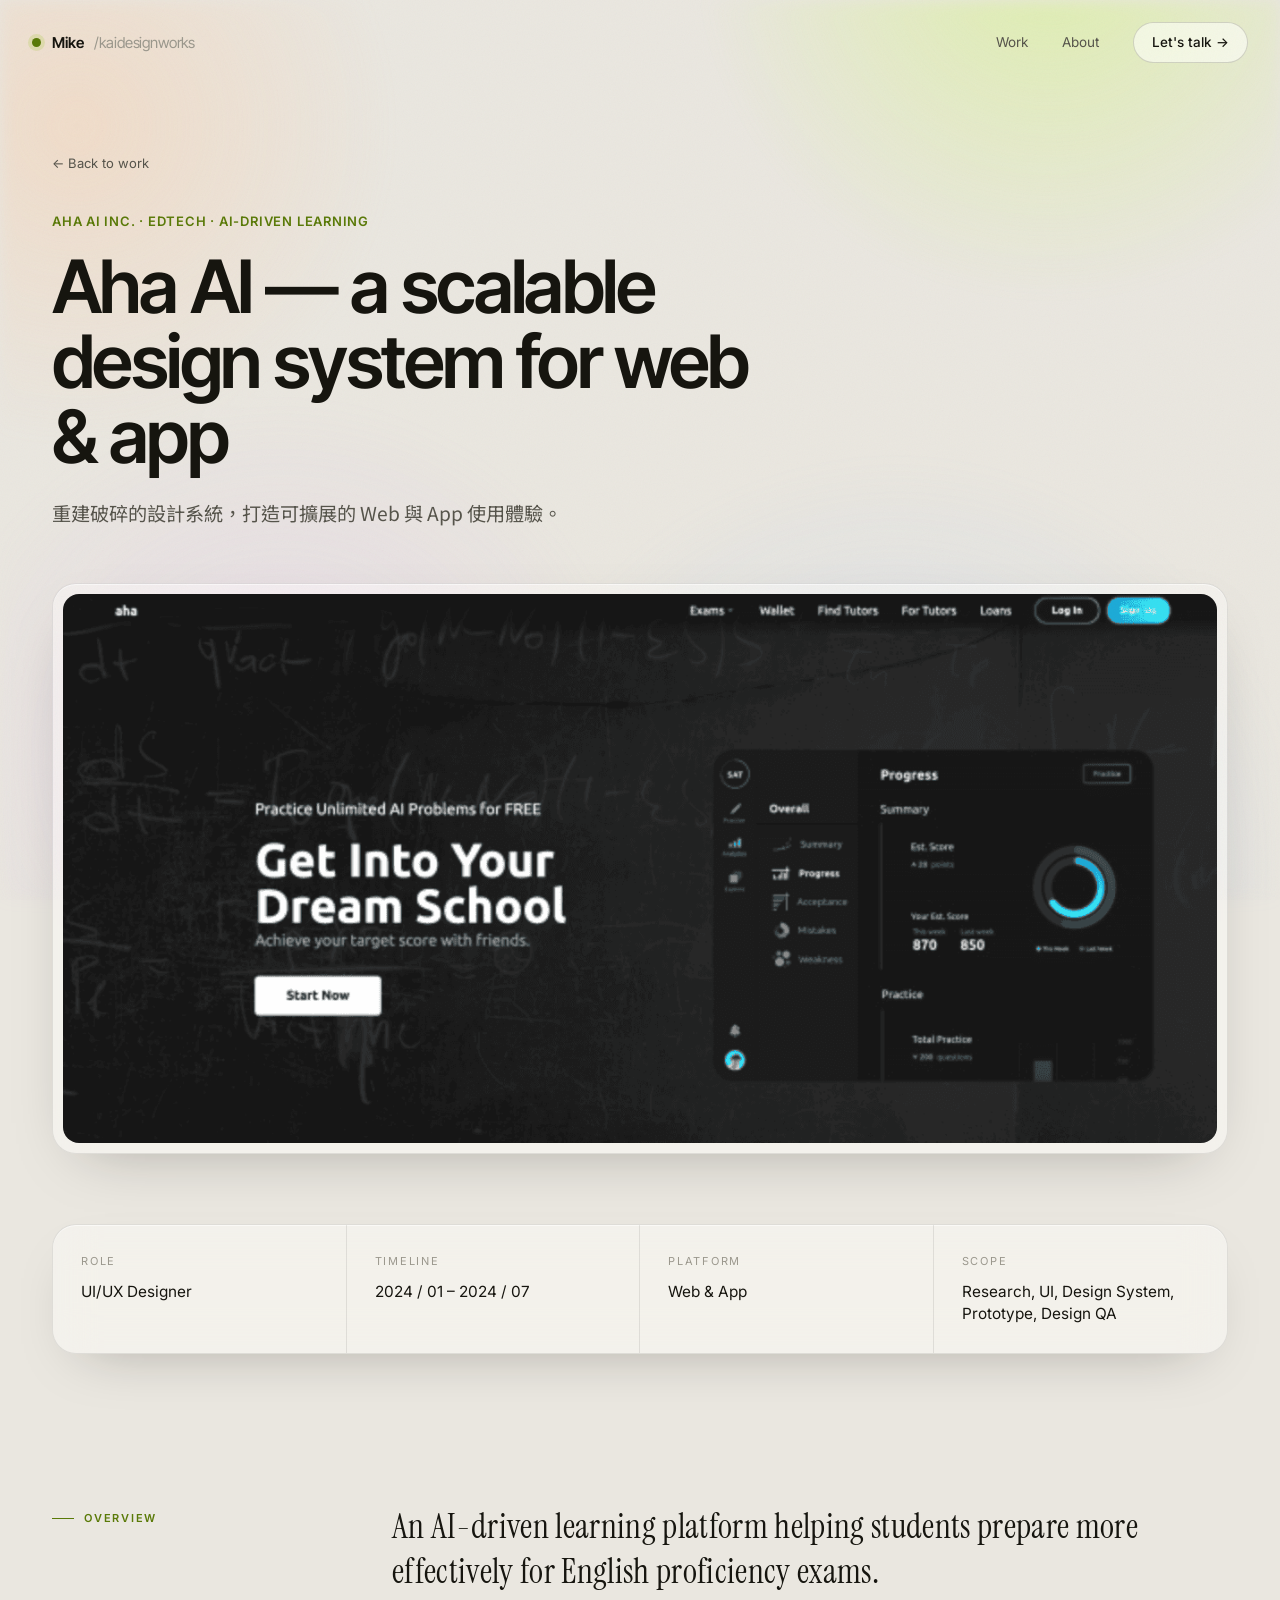
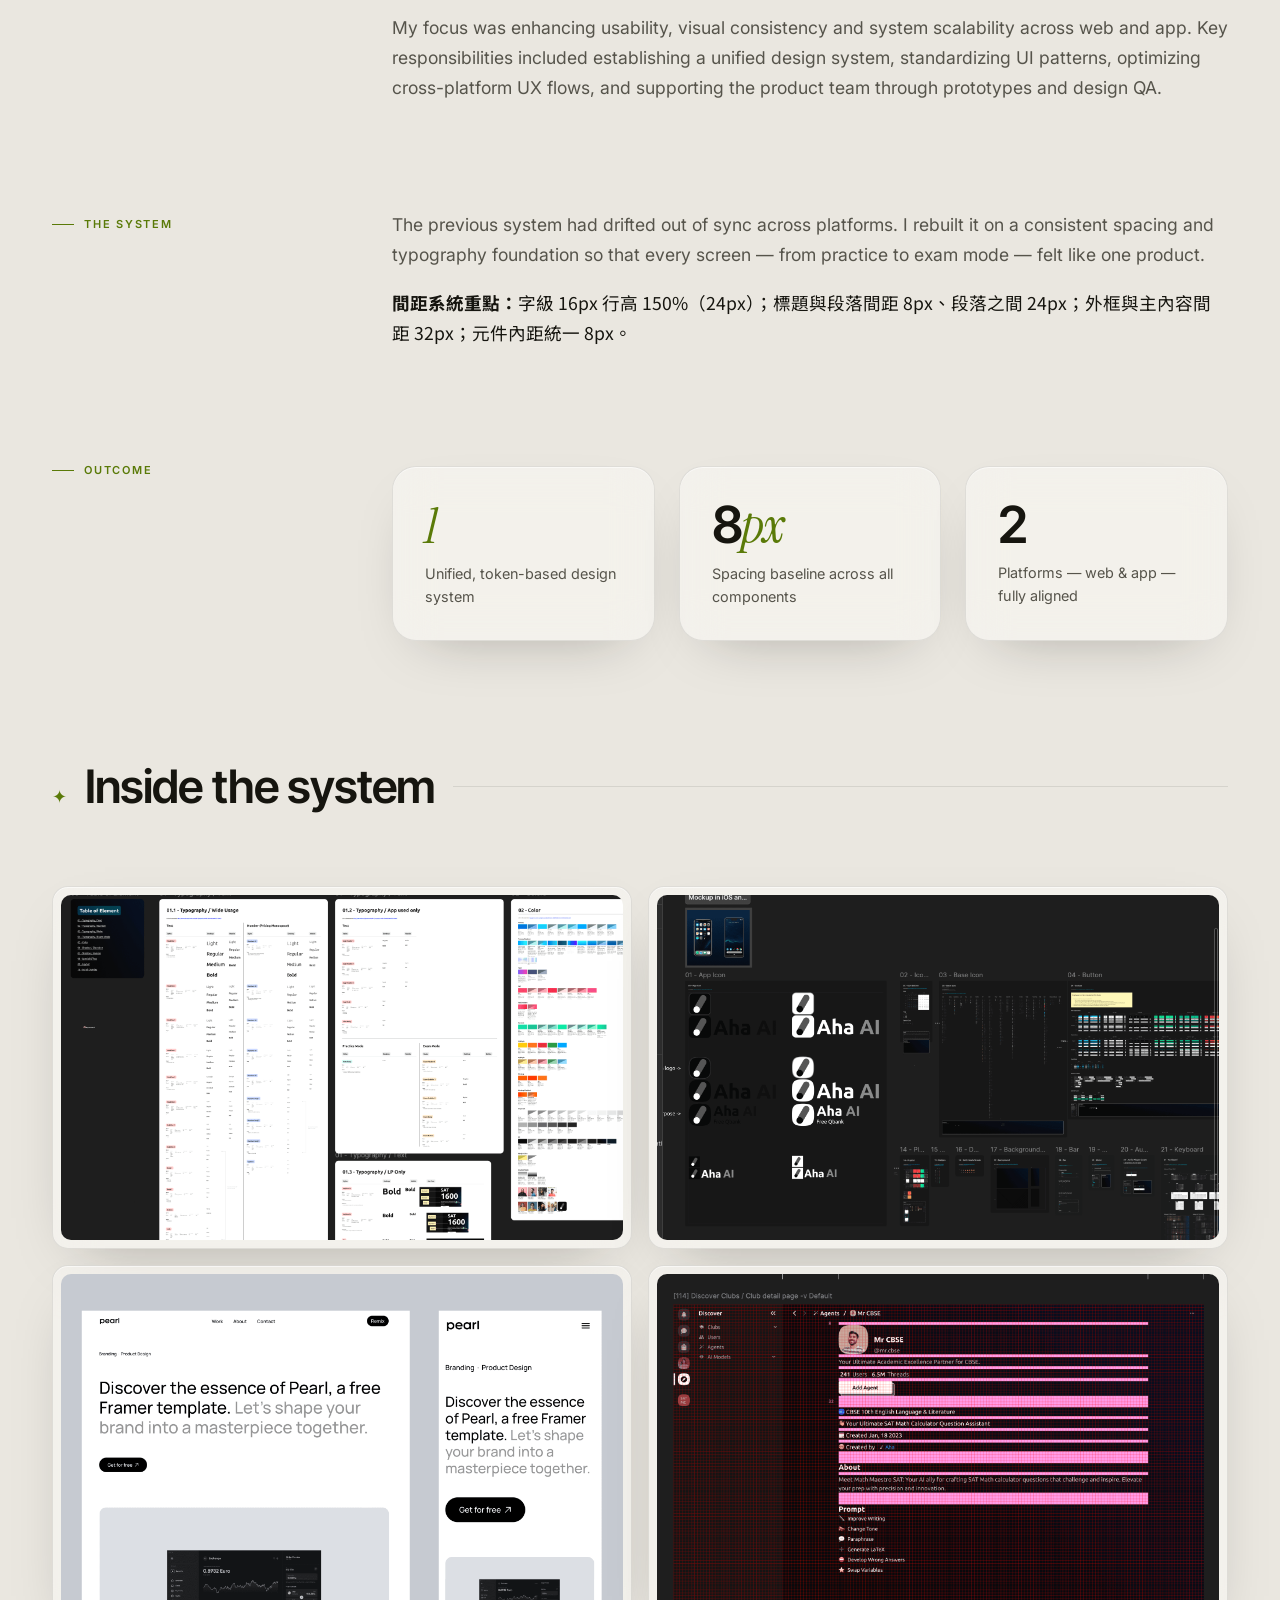
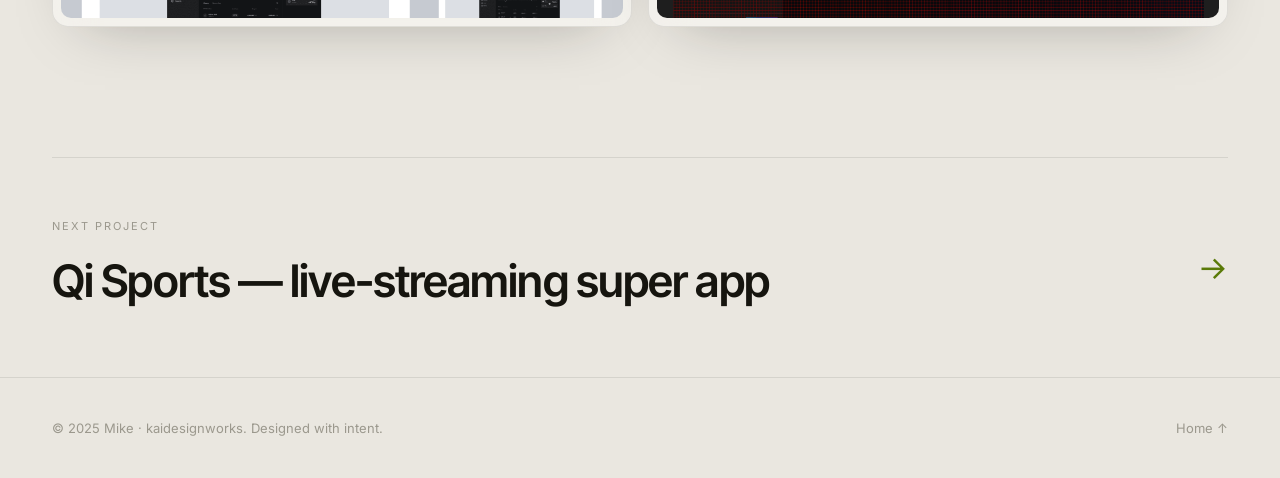
==== commit b38745da: "Add Qi Sports (奇体育) — third case study China-market all-sports live-streaming super app. Full case s" ====
--- a/work/aha-ai.html
+++ b/work/aha-ai.html
@@ -9,7 +9,7 @@
 <link rel="preconnect" href="https://fonts.googleapis.com" />
 <link rel="preconnect" href="https://fonts.gstatic.com" crossorigin />
 <link href="https://fonts.googleapis.com/css2?family=Instrument+Serif:ital@0;1&family=Inter:wght@300;400;500;600&family=Inter+Tight:wght@400;500;600;700&family=Noto+Sans+TC:wght@400;500;700&display=swap" rel="stylesheet" />
-<link rel="stylesheet" href="../styles.css?v=4" />
+<link rel="stylesheet" href="../styles.css?v=8" />
 </head>
 <body>
 
@@ -95,10 +95,10 @@
 <!-- NEXT -->
 <div class="wrap">
   <div class="p-next">
-    <a href="snatch.html">
+    <a href="qi-sports.html">
       <div>
         <div class="lab">Next project</div>
-        <div class="t">Snatch — fitness coaching platform</div>
+        <div class="t">Qi Sports — live-streaming super app</div>
       </div>
       <span class="ico">→</span>
     </a>
@@ -113,6 +113,6 @@
 </footer>
 
 <div class="lb" id="lb"><span class="close">✕</span><img id="lbimg" src="" alt="enlarged view"></div>
-<script src="../app.js?v=4"></script>
+<script src="../app.js?v=8"></script>
 </body>
 </html>
--- a/styles.css
+++ b/styles.css
@@ -327,19 +327,43 @@
 .spec dt{color:var(--ink-faint);text-transform:uppercase;letter-spacing:.12em}
 .spec dd{color:var(--ink);font-weight:500}
 
+/* ---------- BRAND MARK EVOLUTION ---------- */
+.mark-grid{display:grid;grid-template-columns:repeat(3,1fr);gap:18px;margin-top:18px}
+@media(max-width:760px){.mark-grid{grid-template-columns:1fr}}
+.mark{border-radius:18px;overflow:hidden;background:var(--glass);-webkit-backdrop-filter:var(--glass-blur);backdrop-filter:var(--glass-blur);border:1px solid var(--line);box-shadow:var(--glass-shadow),inset 0 1px 0 var(--glass-border);transition:transform .4s var(--ease)}
+.mark:hover{transform:translateY(-4px)}
+.mark .img{aspect-ratio:4/3;background:#fff;display:grid;place-items:center;overflow:hidden}
+.mark .img.tone{background:#f1ede4}
+.mark .img.bright{background:#fff}
+.mark .img img{width:100%;height:100%;object-fit:cover;object-position:center}
+.mark .img img.contain{object-fit:contain;padding:24px}
+.mark .body{padding:18px 22px 22px}
+.mark .stage{font-family:"Instrument Serif";font-size:1.05rem;color:var(--accent-ink);letter-spacing:.04em}
+.mark h5{font-family:"Inter Tight";font-size:1.18rem;font-weight:600;letter-spacing:-.01em;margin:4px 0 8px}
+.mark p{color:var(--ink-dim);font-size:.92rem;line-height:1.55;margin:0}
+
 /* ---------- BEFORE / AFTER ---------- */
 .ba{position:relative;border-radius:var(--r);overflow:hidden;border:1px solid var(--line);box-shadow:var(--glass-shadow);user-select:none;-webkit-user-select:none;touch-action:none}
-.ba-frame{position:relative;aspect-ratio:16/9;background:var(--bg-soft)}
+.ba-frame{position:relative;aspect-ratio:690/1162;max-height:78vh;background:var(--bg-soft)}
 .ba-frame .layer{position:absolute;inset:0;display:grid;place-items:center;overflow:hidden}
 .ba-frame .layer.after{clip-path:inset(0 0 0 50%)}
 .ba-frame .layer img{width:100%;height:100%;object-fit:cover}
 .ba-frame .layer .wf{width:100%;height:100%;background:#f3efe6;display:grid;place-items:center;position:relative}
-.ba-frame .layer .wf .wf-phone{width:34%;max-width:240px;aspect-ratio:9/19;border-radius:24px;border:2px solid #16150f;background:#fff;padding:14px;display:flex;flex-direction:column;gap:8px}
-.ba-frame .layer .wf .ln{height:9px;border-radius:4px;background:#d6d2c9}
-.ba-frame .layer .wf .ln.sh{width:42%}.ba-frame .layer .wf .ln.md{width:68%}.ba-frame .layer .wf .ln.lg{width:90%}
-.ba-frame .layer .wf .grid4{display:grid;grid-template-columns:repeat(4,1fr);gap:6px;margin-top:6px}
-.ba-frame .layer .wf .grid4 div{height:22px;border-radius:6px;background:#dcd7cb}
+.ba-frame .layer .wf .wf-phone{width:82%;max-width:420px;aspect-ratio:690/1162;border-radius:34px;border:2px solid #16150f;background:#fff;padding:18px 16px;display:flex;flex-direction:column;gap:12px;position:relative}
+.ba-frame .layer .wf .wf-phone::before{content:"";position:absolute;top:10px;left:50%;transform:translateX(-50%);width:90px;height:10px;border-radius:6px;background:#16150f;opacity:.85}
+.ba-frame .layer .wf .row{display:flex;align-items:center;gap:10px;margin-top:10px}
+.ba-frame .layer .wf .row .ln{height:9px;border-radius:4px;background:#d6d2c9}
+.ba-frame .layer .wf .row .ln.sh{width:36px}
+.ba-frame .layer .wf .row .ln.md{flex:1;max-width:120px}
+.ba-frame .layer .wf .dates{display:grid;grid-template-columns:repeat(5,1fr);gap:6px;margin-top:6px}
+.ba-frame .layer .wf .dates div{aspect-ratio:1/1.2;border-radius:8px;background:#e7e3d8;border:1px solid #d6d2c9}
+.ba-frame .layer .wf .dates div.on{background:#f5d6c0;border-color:#16150f}
+.ba-frame .layer .wf .sect{height:8px;width:60%;border-radius:4px;background:#d6d2c9;margin-top:8px}
+.ba-frame .layer .wf .slots{display:grid;grid-template-columns:repeat(4,1fr);gap:6px;margin-top:4px}
+.ba-frame .layer .wf .slots div{aspect-ratio:2/1;border-radius:6px;background:#ecebe5}
+.ba-frame .layer .wf .slots div.on{background:#16150f}
 .ba-frame .layer .wf .btn{margin-top:auto;height:30px;border-radius:8px;background:#16150f}
+.ba-frame .layer .wf .cancel{height:8px;width:40%;border-radius:4px;background:#d6d2c9;margin:8px auto 0}
 .ba-divider{position:absolute;top:0;bottom:0;left:50%;width:2px;background:rgba(255,255,255,.85);box-shadow:0 0 0 1px rgba(20,18,12,.2),0 0 30px rgba(20,18,12,.25);transform:translateX(-50%);cursor:ew-resize}
 .ba-handle{position:absolute;top:50%;left:50%;transform:translate(-50%,-50%);width:44px;height:44px;border-radius:50%;background:var(--surface);border:1px solid var(--line-strong);box-shadow:0 8px 20px -8px rgba(20,18,12,.4);display:grid;place-items:center;font-family:"Inter Tight";font-weight:600;font-size:14px;color:var(--ink);cursor:ew-resize}
 .ba-handle::before,.ba-handle::after{content:"";width:0;height:0;border-style:solid;position:absolute;top:50%;transform:translateY(-50%)}
